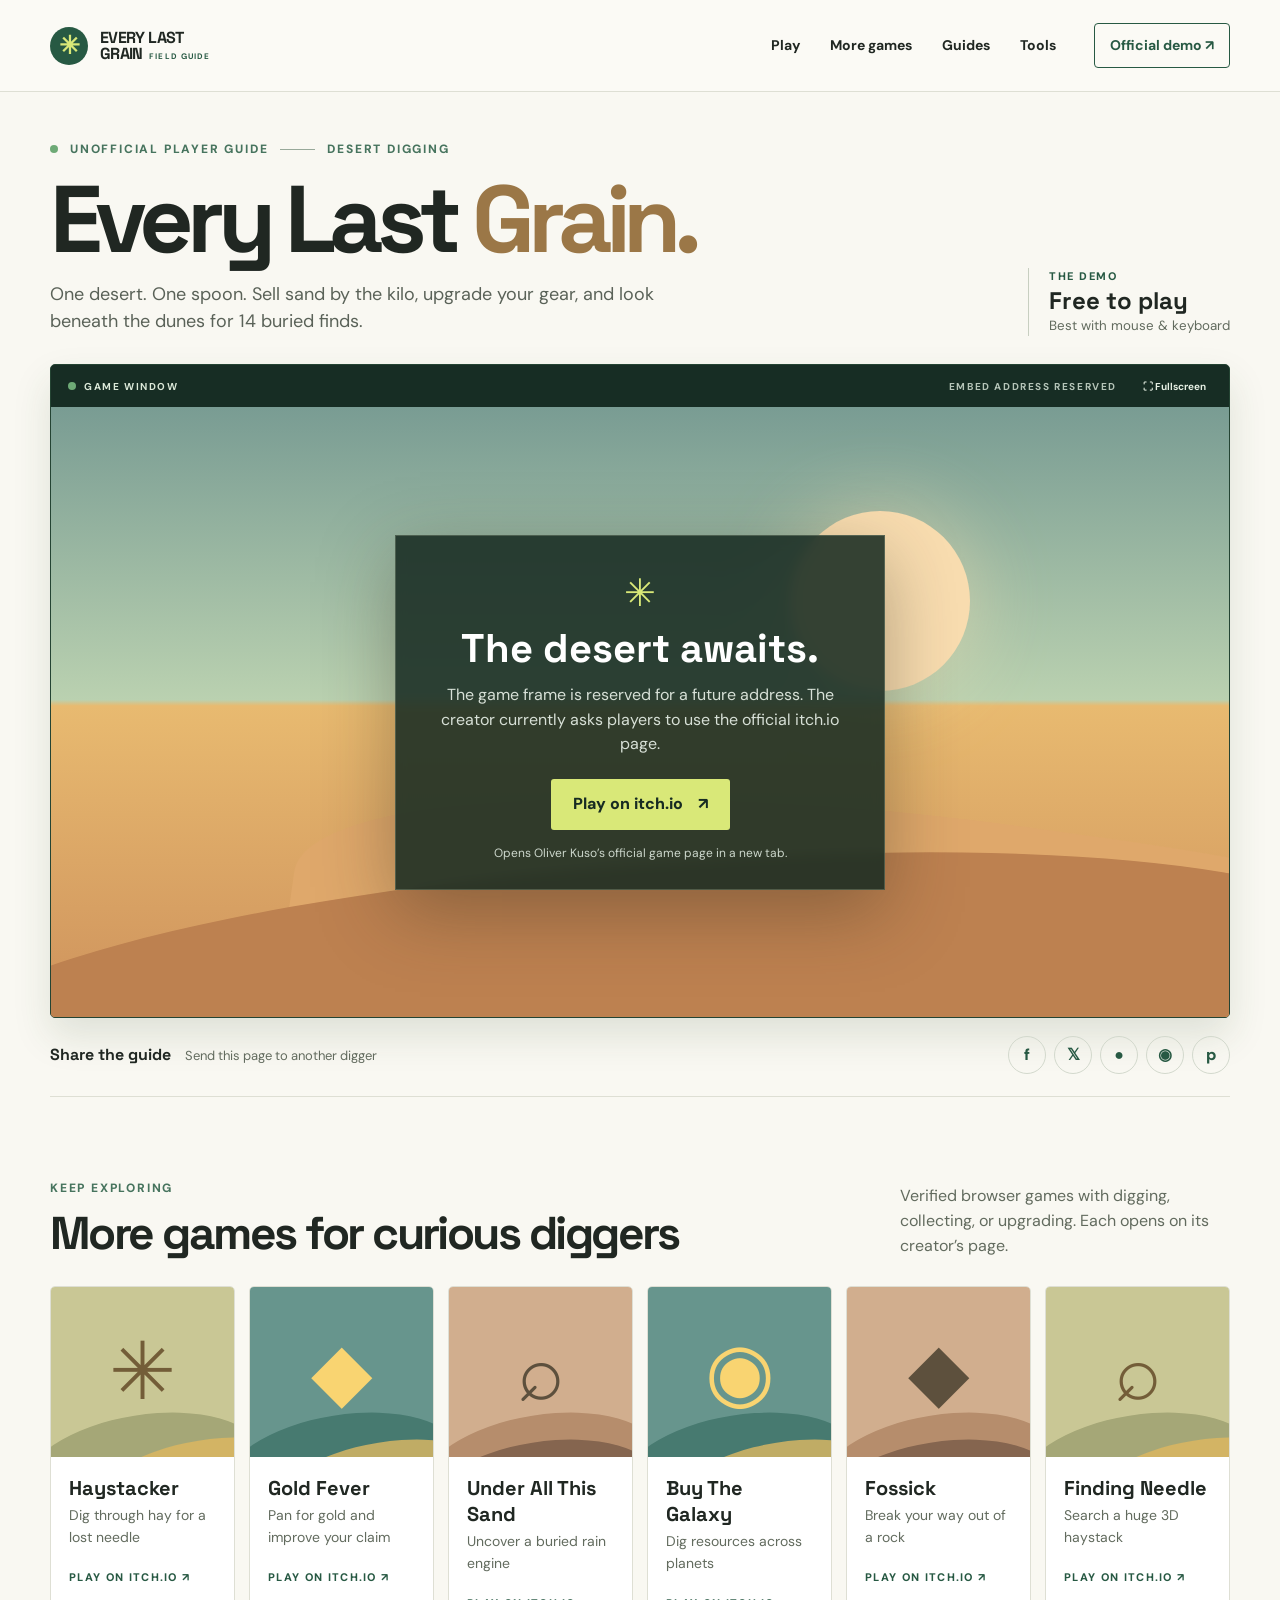
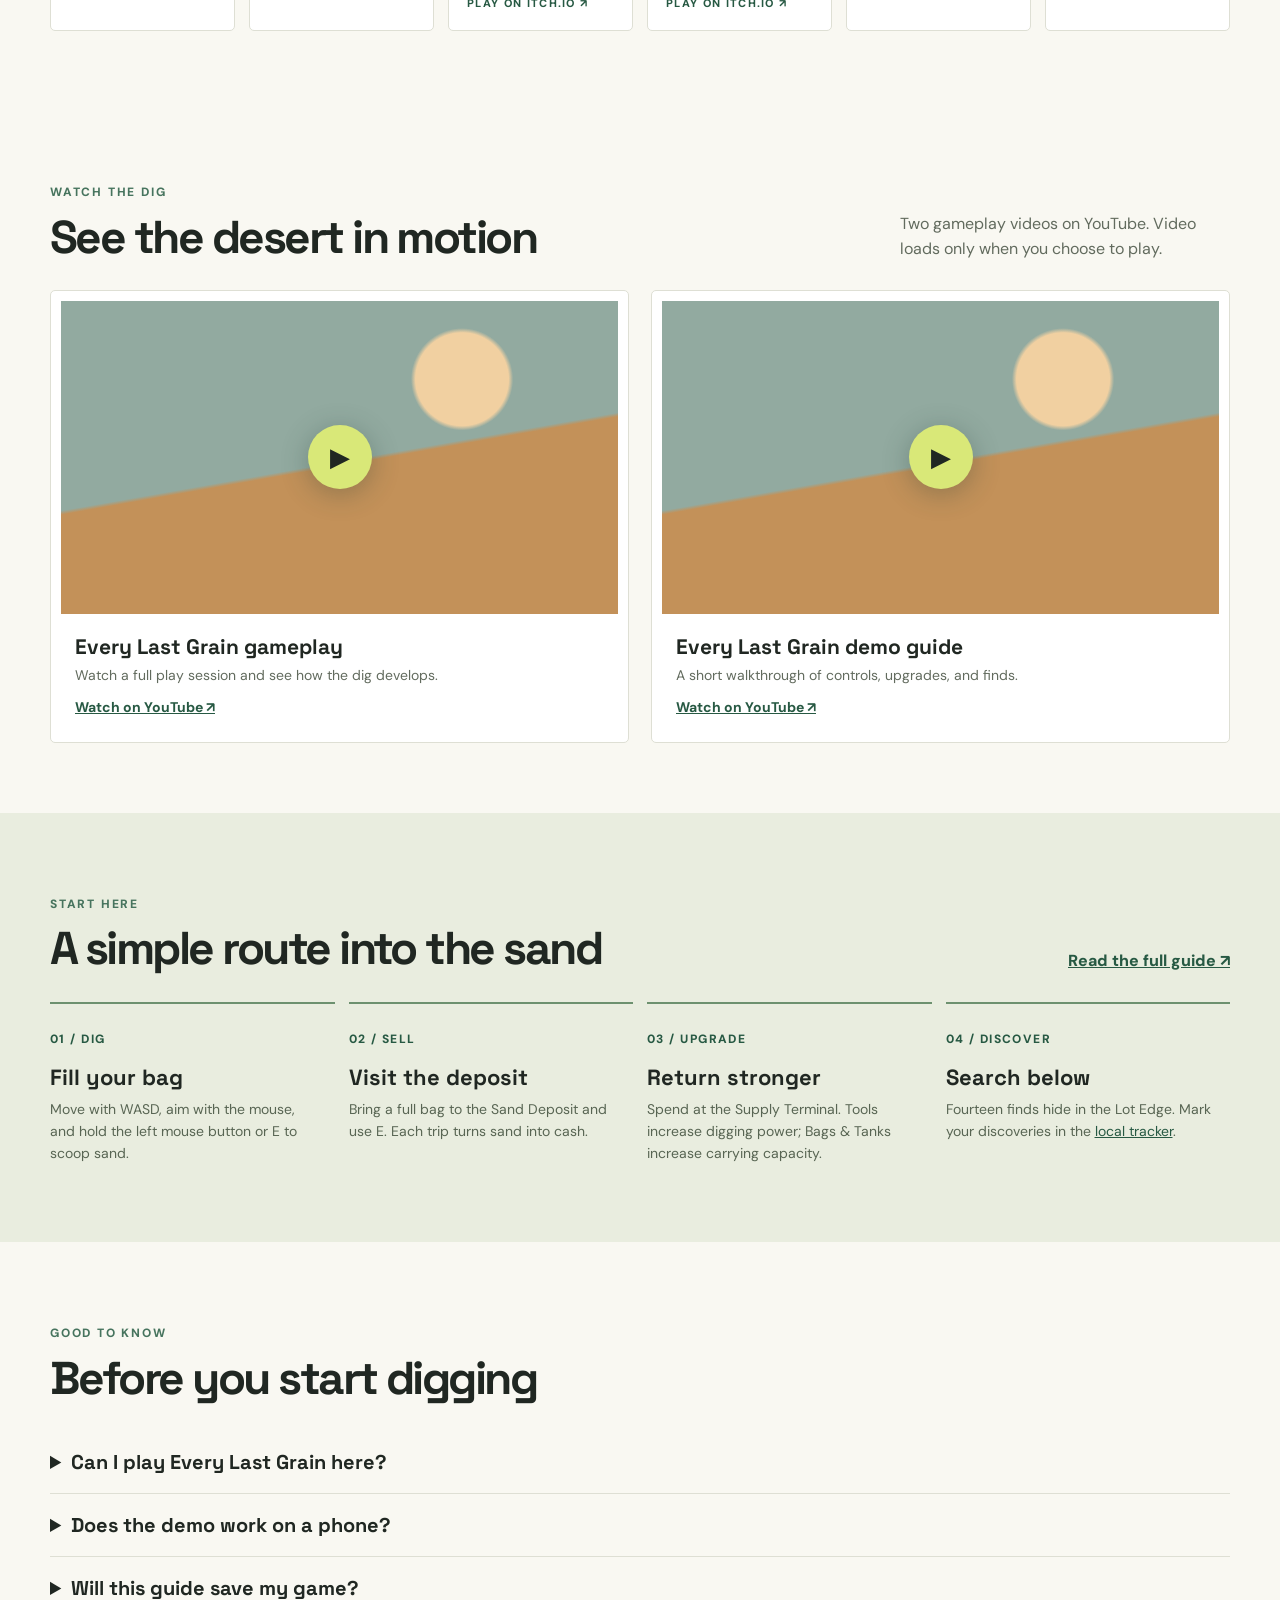
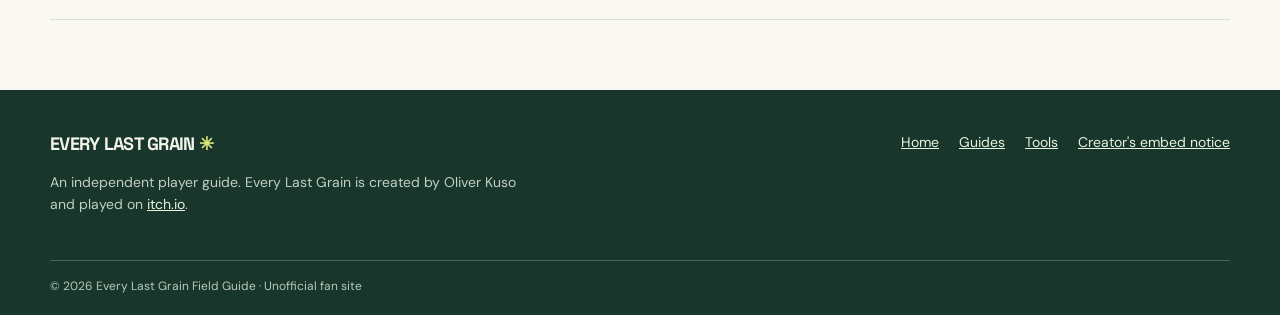
==== index.html @ 7d766bd5 "Publish Every Last Grain field guide" ====
<!doctype html>
<html lang="en"><head><meta charset="utf-8"><meta name="viewport" content="width=device-width,initial-scale=1"><title>Every Last Grain — Play Demo, Guides & Digging Tools</title><meta name="description" content="Explore Every Last Grain, open Oliver Kuso's official browser demo, track your 14 finds, and learn the dig, sell, upgrade loop."><link rel="canonical" href="https://jiangliuliuliu6-ops.github.io/everylastgrain-guide/"><meta property="og:title" content="Every Last Grain — Demo & Digging Guide"><meta property="og:description" content="A fan guide to the desert digging demo by Oliver Kuso, with a local finds tracker."><meta property="og:url" content="https://jiangliuliuliu6-ops.github.io/everylastgrain-guide/"><meta property="og:type" content="website"><link rel="icon" href="favicon.svg" type="image/svg+xml"><link rel="stylesheet" href="style.css"><script src="script.js" defer></script></head>
<body><a class="skip" href="#main">Skip to content</a><header class="site-header"><a class="brand" href="./" aria-label="Every Last Grain home"><span class="brand-mark">✳</span><span>EVERY LAST<br>GRAIN <small>FIELD GUIDE</small></span></a><nav aria-label="Main navigation"><a href="#play">Play</a><a href="#more-games">More games</a><a href="guides.html">Guides</a><a href="tools.html">Tools</a></nav><a class="header-cta" href="https://oliver-kuso.itch.io/every-last-grain" target="_blank" rel="noopener noreferrer">Official demo ↗</a></header>
<main id="main"><section id="play" class="play-section wrap"><div class="eyebrow"><span class="dot"></span> UNOFFICIAL PLAYER GUIDE <span class="eyebrow-line"></span> DESERT DIGGING</div><div class="intro"><div><h1>Every Last <em>Grain.</em></h1><p>One desert. One spoon. Sell sand by the kilo, upgrade your gear, and look beneath the dunes for 14 buried finds.</p></div><div class="intro-note"><span>THE DEMO</span><strong>Free to play</strong><small>Best with mouse & keyboard</small></div></div><div class="game-shell"><div class="game-toolbar"><span class="live-indicator"><i></i> GAME WINDOW</span><span>EMBED ADDRESS RESERVED</span><button type="button" id="fullscreen" aria-label="Fullscreen game window">⛶ <span>Fullscreen</span></button></div><div class="game-stage" id="game-stage"><div class="sun"></div><div class="dune dune-back"></div><div class="dune dune-front"></div><div class="stage-content"><span class="stage-icon" aria-hidden="true">✳</span><h2>The desert awaits.</h2><p>The game frame is reserved for a future address. The creator currently asks players to use the official itch.io page.</p><a class="primary-button" href="https://oliver-kuso.itch.io/every-last-grain" target="_blank" rel="noopener noreferrer">Play on itch.io <span aria-hidden="true">↗</span></a><small>Opens Oliver Kuso’s official game page in a new tab.</small></div></div></div><div class="share-bar"><div><strong>Share the guide</strong><span>Send this page to another digger</span></div><div class="share-links" aria-label="Share this page"><a data-share="facebook" aria-label="Share on Facebook" target="_blank" rel="noopener noreferrer">f</a><a data-share="x" aria-label="Share on X" target="_blank" rel="noopener noreferrer">𝕏</a><a data-share="reddit" aria-label="Share on Reddit" target="_blank" rel="noopener noreferrer">●</a><a data-share="whatsapp" aria-label="Share on WhatsApp" target="_blank" rel="noopener noreferrer">◉</a><a data-share="pinterest" aria-label="Share on Pinterest" target="_blank" rel="noopener noreferrer">p</a></div></div></section>
<section id="more-games" class="section wrap"><div class="section-heading"><div><span class="kicker">KEEP EXPLORING</span><h2>More games for curious diggers</h2></div><p>Verified browser games with digging, collecting, or upgrading. Each opens on its creator’s page.</p></div><div class="game-grid"><a class="game-card" href="https://zoomygames.itch.io/haystacker" target="_blank" rel="noopener noreferrer"><div class="card-art hay" role="img" aria-label="Illustration of a haystack"><span>✳</span></div><div class="card-copy"><strong>Haystacker</strong><span>Dig through hay for a lost needle</span><small>PLAY ON ITCH.IO ↗</small></div></a><a class="game-card" href="https://n3at18.itch.io/gold-fever" target="_blank" rel="noopener noreferrer"><div class="card-art gold" role="img" aria-label="Illustration of a gold pan"><span>◆</span></div><div class="card-copy"><strong>Gold Fever</strong><span>Pan for gold and improve your claim</span><small>PLAY ON ITCH.IO ↗</small></div></a><a class="game-card" href="https://frd0mf.itch.io/under-all-this-sand" target="_blank" rel="noopener noreferrer"><div class="card-art discover" role="img" aria-label="Illustration of desert sand"><span>⌕</span></div><div class="card-copy"><strong>Under All This Sand</strong><span>Uncover a buried rain engine</span><small>PLAY ON ITCH.IO ↗</small></div></a><a class="game-card" href="https://ssero.itch.io/buy-the-galaxy" target="_blank" rel="noopener noreferrer"><div class="card-art gold" role="img" aria-label="Illustration of a planet"><span>◉</span></div><div class="card-copy"><strong>Buy The Galaxy</strong><span>Dig resources across planets</span><small>PLAY ON ITCH.IO ↗</small></div></a><a class="game-card" href="https://thepaulbooth.itch.io/fossick" target="_blank" rel="noopener noreferrer"><div class="card-art discover" role="img" aria-label="Illustration of a rock layer"><span>◆</span></div><div class="card-copy"><strong>Fossick</strong><span>Break your way out of a rock</span><small>PLAY ON ITCH.IO ↗</small></div></a><a class="game-card" href="https://ssgt.itch.io/finding-needle-in-the-stack" target="_blank" rel="noopener noreferrer"><div class="card-art hay" role="img" aria-label="Illustration of a haystack"><span>⌕</span></div><div class="card-copy"><strong>Finding Needle</strong><span>Search a huge 3D haystack</span><small>PLAY ON ITCH.IO ↗</small></div></a></div></section>
<section id="videos" class="section wrap"><div class="section-heading"><div><span class="kicker">WATCH THE DIG</span><h2>See the desert in motion</h2></div><p>Two gameplay videos on YouTube. Video loads only when you choose to play.</p></div><div class="video-grid"><div class="video-card"><div class="video-frame" data-video="bQbtQBlX54Q"><button type="button" aria-label="Play Every Last Grain gameplay video"><span>▶</span></button></div><h3>Every Last Grain gameplay</h3><p>Watch a full play session and see how the dig develops.</p><a href="https://www.youtube.com/watch?v=bQbtQBlX54Q" target="_blank" rel="noopener noreferrer">Watch on YouTube ↗</a></div><div class="video-card"><div class="video-frame" data-video="QYW0VMw-Xxc"><button type="button" aria-label="Play Every Last Grain demo guide video"><span>▶</span></button></div><h3>Every Last Grain demo guide</h3><p>A short walkthrough of controls, upgrades, and finds.</p><a href="https://www.youtube.com/watch?v=QYW0VMw-Xxc" target="_blank" rel="noopener noreferrer">Watch on YouTube ↗</a></div></div></section>
<section class="section guide-band"><div class="wrap"><div class="section-heading"><div><span class="kicker">START HERE</span><h2>A simple route into the sand</h2></div><a class="text-link" href="guides.html">Read the full guide ↗</a></div><div class="steps"><article><span>01 / DIG</span><h3>Fill your bag</h3><p>Move with WASD, aim with the mouse, and hold the left mouse button or E to scoop sand.</p></article><article><span>02 / SELL</span><h3>Visit the deposit</h3><p>Bring a full bag to the Sand Deposit and use E. Each trip turns sand into cash.</p></article><article><span>03 / UPGRADE</span><h3>Return stronger</h3><p>Spend at the Supply Terminal. Tools increase digging power; Bags & Tanks increase carrying capacity.</p></article><article><span>04 / DISCOVER</span><h3>Search below</h3><p>Fourteen finds hide in the Lot Edge. Mark your discoveries in the <a href="tools.html">local tracker</a>.</p></article></div></div></section><section class="section wrap faq"><div class="section-heading"><div><span class="kicker">GOOD TO KNOW</span><h2>Before you start digging</h2></div></div><details><summary>Can I play Every Last Grain here?</summary><p>The game creator asks other sites to link to the official itch.io page instead of embedding the game. Use the Play button above to open the free demo there.</p></details><details><summary>Does the demo work on a phone?</summary><p>The official page lists keyboard and mouse input and recommends fullscreen. A desktop browser is the best choice for the current demo.</p></details><details><summary>Will this guide save my game?</summary><p>No. The game manages its own save on itch.io. The <a href="tools.html">finds tracker</a> on this site stores only the notes you enter in your own browser.</p></details></section></main><footer><div class="wrap footer-inner"><div><strong>EVERY LAST GRAIN <span>✳</span></strong><p>An independent player guide. Every Last Grain is created by Oliver Kuso and played on <a href="https://oliver-kuso.itch.io/every-last-grain">itch.io</a>.</p></div><nav aria-label="Footer navigation"><a href="./">Home</a><a href="guides.html">Guides</a><a href="tools.html">Tools</a><a href="https://oliver-kuso.itch.io/every-last-grain/devlog/1800400/update-12-the-real-one-lives-here">Creator's embed notice</a></nav></div><div class="wrap footer-bottom">© 2026 Every Last Grain Field Guide · Unofficial fan site</div></footer></body></html>
---- style.css ----
@import url('https://fonts.googleapis.com/css2?family=DM+Sans:wght@400;500;600;700;800&family=Space+Grotesk:wght@400;500;600;700&display=swap');
:root{--ink:#202722;--muted:#626b5e;--cream:#f9f8f2;--sand:#eee9d7;--line:#dedfd4;--green:#275943;--lime:#d9e878;--orange:#e8a75d}*{box-sizing:border-box}html{scroll-behavior:smooth}body{margin:0;background:var(--cream);color:var(--ink);font:16px/1.55 'DM Sans',sans-serif}button,input{font:inherit}a{color:inherit}button,a{transition:.18s ease}.skip{position:absolute;left:-10000px;top:8px;background:#fff;padding:8px;z-index:10}.skip:focus{left:8px}.wrap{width:min(1180px,calc(100% - 48px));margin-inline:auto}.site-header{height:92px;padding:0 max(24px,calc((100vw - 1180px)/2));display:flex;align-items:center;gap:38px;border-bottom:1px solid var(--line);background:#fbfaf5}.brand{display:flex;align-items:center;gap:12px;text-decoration:none;font:700 16px/1 'Space Grotesk',sans-serif;letter-spacing:-.04em;white-space:nowrap}.brand small{font:700 8px/1 'DM Sans',sans-serif;letter-spacing:.14em;color:var(--green);margin-left:3px}.brand-mark{width:38px;height:38px;display:grid;place-items:center;background:var(--green);color:var(--lime);border-radius:50%;font-size:25px}.site-header nav{display:flex;gap:30px;margin-left:auto}.site-header nav a,.header-cta{text-decoration:none;font-weight:700;font-size:14px}.site-header nav a:hover,.site-header nav a[aria-current]{color:var(--green);text-decoration:underline;text-underline-offset:7px}.header-cta{border:1px solid var(--green);border-radius:4px;padding:11px 15px;color:var(--green);white-space:nowrap}.header-cta:hover{background:var(--green);color:#fff}.play-section{padding-top:48px}.eyebrow,.kicker{font-size:12px;font-weight:800;letter-spacing:.15em;color:#47745e}.eyebrow{display:flex;align-items:center;gap:12px}.dot,.live-indicator i{display:inline-block;width:8px;height:8px;border-radius:50%;background:#6eaa76}.eyebrow-line{height:1px;width:35px;background:#98a99a}.intro{display:flex;justify-content:space-between;align-items:end;gap:30px;margin:16px 0 28px}.intro h1,.article h1{font:700 clamp(50px,7.4vw,96px)/.95 'Space Grotesk',sans-serif;letter-spacing:-.075em;margin:0 0 16px}.intro em,.article h1 em{font-style:normal;color:#9b7747}.intro p{font-size:18px;color:#5a6258;max-width:650px;margin:0}.intro-note{display:flex;flex-direction:column;border-left:1px solid #c8cfc1;padding-left:20px;min-width:160px}.intro-note span{font-size:11px;font-weight:800;letter-spacing:.14em;color:var(--green)}.intro-note strong{font:700 24px 'Space Grotesk',sans-serif}.intro-note small{color:var(--muted)}.game-shell{border:1px solid #244433;background:#172d24;box-shadow:0 18px 38px #304a2921;border-radius:5px;overflow:hidden}.game-toolbar{height:42px;display:flex;align-items:center;gap:20px;padding:0 17px;color:#b6c5b9;font:700 10px 'DM Sans',sans-serif;letter-spacing:.16em}.live-indicator{display:flex;align-items:center;gap:8px;color:#dce9d9}.game-toolbar>span:nth-child(2){margin-left:auto}.game-toolbar button{border:0;background:transparent;color:#e8f1e5;cursor:pointer}.game-toolbar button:hover{color:var(--lime)}.game-stage{height:clamp(390px,51vw,610px);position:relative;overflow:hidden;background:linear-gradient(#799c93 0%,#bad1b0 48%,#e8ba70 49%,#ce925c 100%);display:grid;place-items:center}.sun{position:absolute;width:180px;height:180px;border-radius:50%;background:#f9ddb0;top:17%;right:22%;box-shadow:0 0 80px #ffe4b17a}.dune{position:absolute;width:125%;height:48%;left:-12%;bottom:-23%;border-radius:50% 45% 0 0;transform:rotate(-4deg)}.dune-back{background:#dfa86b;bottom:-17%;left:20%;transform:rotate(8deg)}.dune-front{background:#bd8150}.stage-content{position:relative;z-index:1;text-align:center;color:#fff;background:#172b22df;border:1px solid #c8d4b33d;backdrop-filter:blur(6px);padding:28px 38px 26px;width:min(490px,calc(100% - 32px));box-shadow:0 22px 70px #31291c5c}.stage-icon{font-size:38px;color:var(--lime)}.stage-content h2{font:700 clamp(27px,4vw,40px)/1.1 'Space Grotesk',sans-serif;margin:4px 0 12px}.stage-content p{color:#d7e0d7;margin:0 0 22px}.primary-button{display:inline-flex;align-items:center;gap:15px;background:var(--lime);color:#172b22;text-decoration:none;padding:13px 22px;border-radius:3px;font-weight:800}.primary-button:hover{background:#edf4ae;transform:translateY(-2px)}.stage-content small{display:block;color:#ccd7cc;margin-top:14px;font-size:12px}.share-bar{display:flex;align-items:center;justify-content:space-between;padding:18px 0 22px;border-bottom:1px solid var(--line);gap:20px}.share-bar>div:first-child{display:flex;gap:14px;align-items:baseline}.share-bar strong{font:700 16px 'Space Grotesk',sans-serif}.share-bar span{color:var(--muted);font-size:13px}.share-links{display:flex;gap:8px}.share-links a{width:38px;height:38px;display:grid;place-items:center;border:1px solid #d3d9cd;border-radius:50%;color:var(--green);font-weight:800;text-decoration:none;cursor:pointer}.share-links a:hover{background:var(--green);color:#fff}.section{padding-top:78px;padding-bottom:70px}.section-heading{display:flex;justify-content:space-between;align-items:end;gap:30px;margin-bottom:28px}.section-heading h2{font:700 clamp(30px,4vw,46px)/1.07 'Space Grotesk',sans-serif;letter-spacing:-.055em;margin:9px 0 0}.section-heading p{max-width:330px;color:var(--muted);margin:0}.game-grid{display:grid;grid-template-columns:repeat(6,1fr);gap:14px}.game-card{grid-column:span 1;border:1px solid var(--line);background:#fff;text-decoration:none;overflow:hidden;border-radius:5px}.game-card:hover{transform:translateY(-4px);box-shadow:0 10px 28px #2f39231c}.card-art{height:170px;display:grid;place-items:center;overflow:hidden;position:relative}.card-art:before,.card-art:after{content:"";position:absolute;width:130%;height:65%;border-radius:50%;left:-15%;bottom:-40%;transform:rotate(-9deg)}.card-art span{position:relative;z-index:1;font-size:80px;line-height:1}.hay{background:#c9c795;color:#735d38}.hay:before{background:#a5a777}.hay:after{background:#d3b464;bottom:-55%;left:20%}.gold{background:#67958d;color:#f9d471}.gold:before{background:#477a70}.gold:after{background:#c0ac65;bottom:-56%;left:10%}.discover{background:#d1ae8e;color:#5d503d}.discover:before{background:#b68d6c}.discover:after{background:#85654f;bottom:-56%}.card-copy{padding:18px}.card-copy strong{display:block;font:700 20px 'Space Grotesk',sans-serif}.card-copy span{display:block;color:var(--muted);font-size:14px;margin-top:4px}.card-copy small{display:block;color:var(--green);font-size:11px;font-weight:800;letter-spacing:.12em;margin-top:20px}.video-grid{display:grid;grid-template-columns:repeat(2,1fr);gap:22px}.video-card{border:1px solid var(--line);padding:10px 10px 22px;background:#fff;border-radius:5px}.video-frame{aspect-ratio:16/9;background:radial-gradient(circle at 72% 25%,#f1d0a1 0 10%,transparent 11%),linear-gradient(170deg,#92aaa0 0 51%,#c39159 52% 100%);display:grid;place-items:center}.video-frame button{border:0;width:64px;height:64px;border-radius:50%;background:var(--lime);color:var(--ink);font-size:26px;cursor:pointer;box-shadow:0 5px 28px #283e3555}.video-frame button:hover{transform:scale(1.08)}.video-frame iframe{width:100%;height:100%;border:0}.video-card h3{font:700 21px 'Space Grotesk',sans-serif;margin:19px 14px 5px}.video-card p,.video-card>a{margin:0 14px;color:var(--muted);font-size:14px}.video-card>a{display:inline-block;margin-top:10px;color:var(--green);font-weight:700}.guide-band{background:#e9eddf}.text-link{font-weight:800;color:var(--green)}.steps{display:grid;grid-template-columns:repeat(4,1fr);gap:14px}.steps article{border-top:2px solid #6d916f;padding:22px 16px 8px 0}.steps span{font-size:12px;color:var(--green);font-weight:800;letter-spacing:.12em}.steps h3{font:700 22px 'Space Grotesk',sans-serif;margin:13px 0 8px}.steps p{margin:0;color:#586553;font-size:14px}.steps a{color:var(--green)}.faq details{padding:18px 0;border-bottom:1px solid var(--line)}.faq summary{cursor:pointer;font:700 20px 'Space Grotesk',sans-serif}.faq details p{color:var(--muted);max-width:720px}footer{background:#18362b;color:#f4f5ea;padding:42px 0 20px}.footer-inner{display:flex;justify-content:space-between;gap:40px}.footer-inner strong{font:700 18px 'Space Grotesk',sans-serif;letter-spacing:-.04em}.footer-inner strong span{color:var(--lime)}.footer-inner p{color:#c1d0c0;max-width:470px;font-size:14px}.footer-inner nav{display:flex;gap:20px;flex-wrap:wrap;align-content:start}.footer-inner a{color:#e7f3df;font-size:14px}.footer-bottom{border-top:1px solid #496455;margin-top:30px;padding-top:16px;font-size:12px;color:#b9c9ba}.article{padding-top:64px;padding-bottom:100px}.article h1{font-size:clamp(47px,6vw,76px);max-width:850px;margin-top:15px}.lead{font-size:20px;color:var(--muted);max-width:720px}.article-grid{display:grid;grid-template-columns:minmax(0,710px) 280px;gap:90px;margin-top:65px}.article section{margin-bottom:48px}.article h2{font:700 32px 'Space Grotesk',sans-serif;letter-spacing:-.04em;margin:0 0 13px}.article p,.article li{color:#505a50}.article li{margin-bottom:11px}.article a{color:var(--green)}.article aside{border-top:2px solid var(--green);padding-top:15px;align-self:start;position:sticky;top:20px;display:flex;flex-direction:column;gap:12px}.article aside strong{font-size:12px;color:var(--green);letter-spacing:.13em}.article aside a{text-decoration:none;font-weight:700}.article aside hr{width:100%;border:0;border-top:1px solid var(--line)}.source-note{font-size:13px;border-top:1px solid var(--line);padding-top:16px}.tracker-head{display:flex;align-items:center;gap:30px;margin:50px 0 22px}.tracker-head>div:first-child{min-width:220px}.tracker-head strong{display:block;font:700 30px 'Space Grotesk',sans-serif}.progress{height:12px;flex:1;background:#dbe3d4;border-radius:10px;overflow:hidden}.progress span{display:block;width:0;height:100%;background:var(--green);transition:width .2s}.finds-list{display:grid;grid-template-columns:repeat(2,1fr);gap:10px}.find-row{display:flex;align-items:center;gap:12px;border:1px solid var(--line);background:#fff;padding:13px 15px;border-radius:4px}.find-row input[type=checkbox]{width:19px;height:19px;accent-color:var(--green);flex:none}.find-row label{font-weight:700;min-width:66px;font-size:14px}.find-row input[type=text]{min-width:0;flex:1;border:0;border-bottom:1px solid #dce2d8;border-radius:0;outline:0;padding:6px 2px;background:transparent;font-size:14px}.find-row input[type=text]:focus{border-color:var(--green)}.tool-foot{display:flex;align-items:center;justify-content:space-between;gap:20px;margin-top:22px}.tool-foot p{font-size:13px;max-width:620px}.tool-foot button{background:none;border:1px solid var(--green);padding:10px 14px;border-radius:3px;color:var(--green);font-weight:700;cursor:pointer;white-space:nowrap}.tool-foot button:hover{background:var(--green);color:#fff}.tool-guide{margin-top:80px;max-width:740px}@media(max-width:800px){.site-header{height:auto;padding:15px 24px;flex-wrap:wrap;gap:12px}.site-header nav{order:3;width:100%;justify-content:space-between;gap:8px;margin:0;overflow:auto}.site-header nav a{white-space:nowrap;font-size:13px}.header-cta{margin-left:auto;font-size:12px;padding:8px}.intro-note{display:none}.game-grid{grid-template-columns:repeat(3,1fr)}.game-card{grid-column:span 1}.steps{grid-template-columns:repeat(2,1fr)}.article-grid{grid-template-columns:1fr;gap:20px}.article aside{position:static;grid-row:1}.article aside a{display:inline}.article aside hr{display:none}}@media(max-width:600px){.wrap{width:calc(100% - 32px)}.play-section{padding-top:30px}.intro h1{font-size:52px}.intro p{font-size:16px}.game-toolbar>span:nth-child(2){font-size:8px}.game-toolbar button span{display:none}.game-stage{height:420px}.stage-content{padding:22px 18px}.share-bar{align-items:flex-start;flex-direction:column}.share-bar>div:first-child{flex-direction:column;gap:0}.share-links{width:100%;justify-content:space-between}.share-links a{width:42px;height:42px}.section{padding-top:58px;padding-bottom:50px}.section-heading{display:block}.section-heading p{margin-top:12px}.game-grid{grid-template-columns:repeat(2,1fr)}.card-art{height:115px}.card-art span{font-size:56px}.card-copy{padding:12px}.card-copy strong{font-size:16px}.card-copy span{font-size:12px}.video-grid,.finds-list{grid-template-columns:1fr}.steps{grid-template-columns:1fr 1fr}.footer-inner,.tool-foot{flex-direction:column;align-items:flex-start}.article{padding-top:40px}.article h1{font-size:46px}.lead{font-size:17px}.tracker-head{display:block}.progress{margin-top:12px}.find-row label{min-width:60px}}
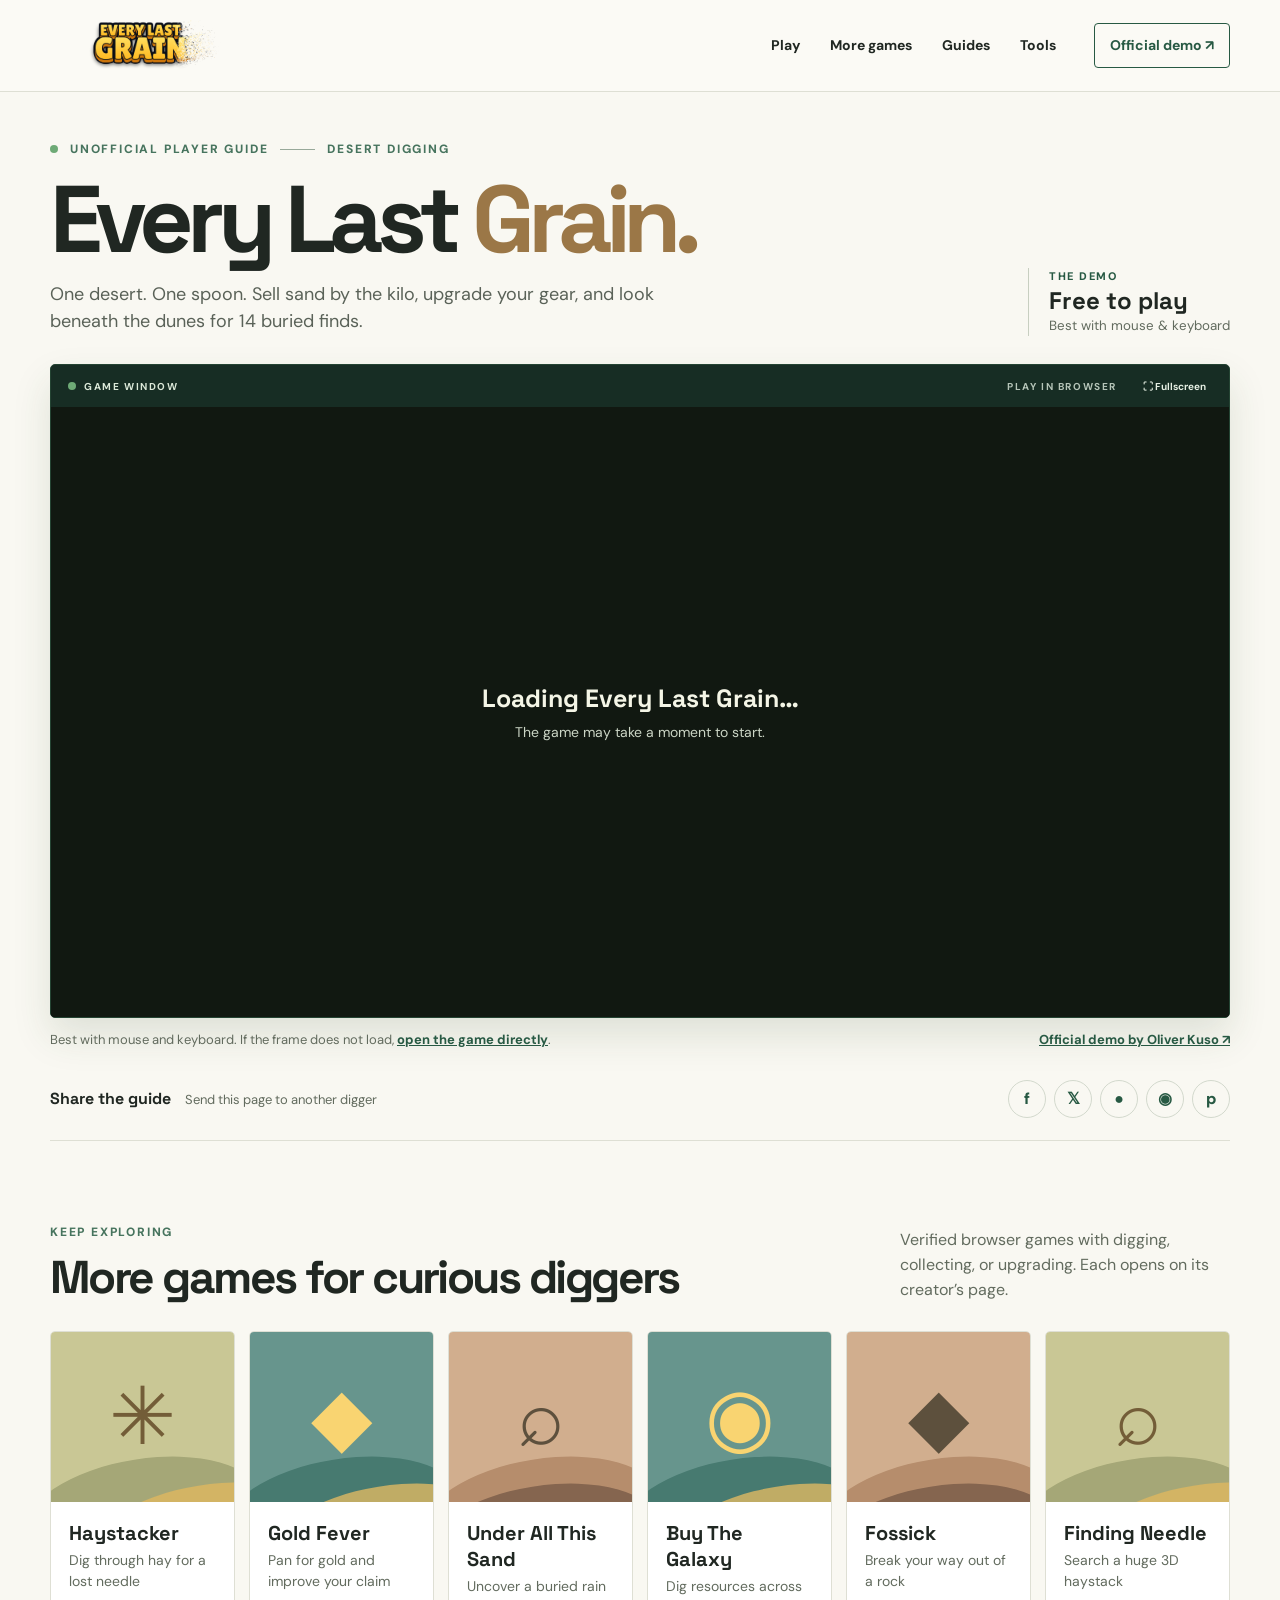
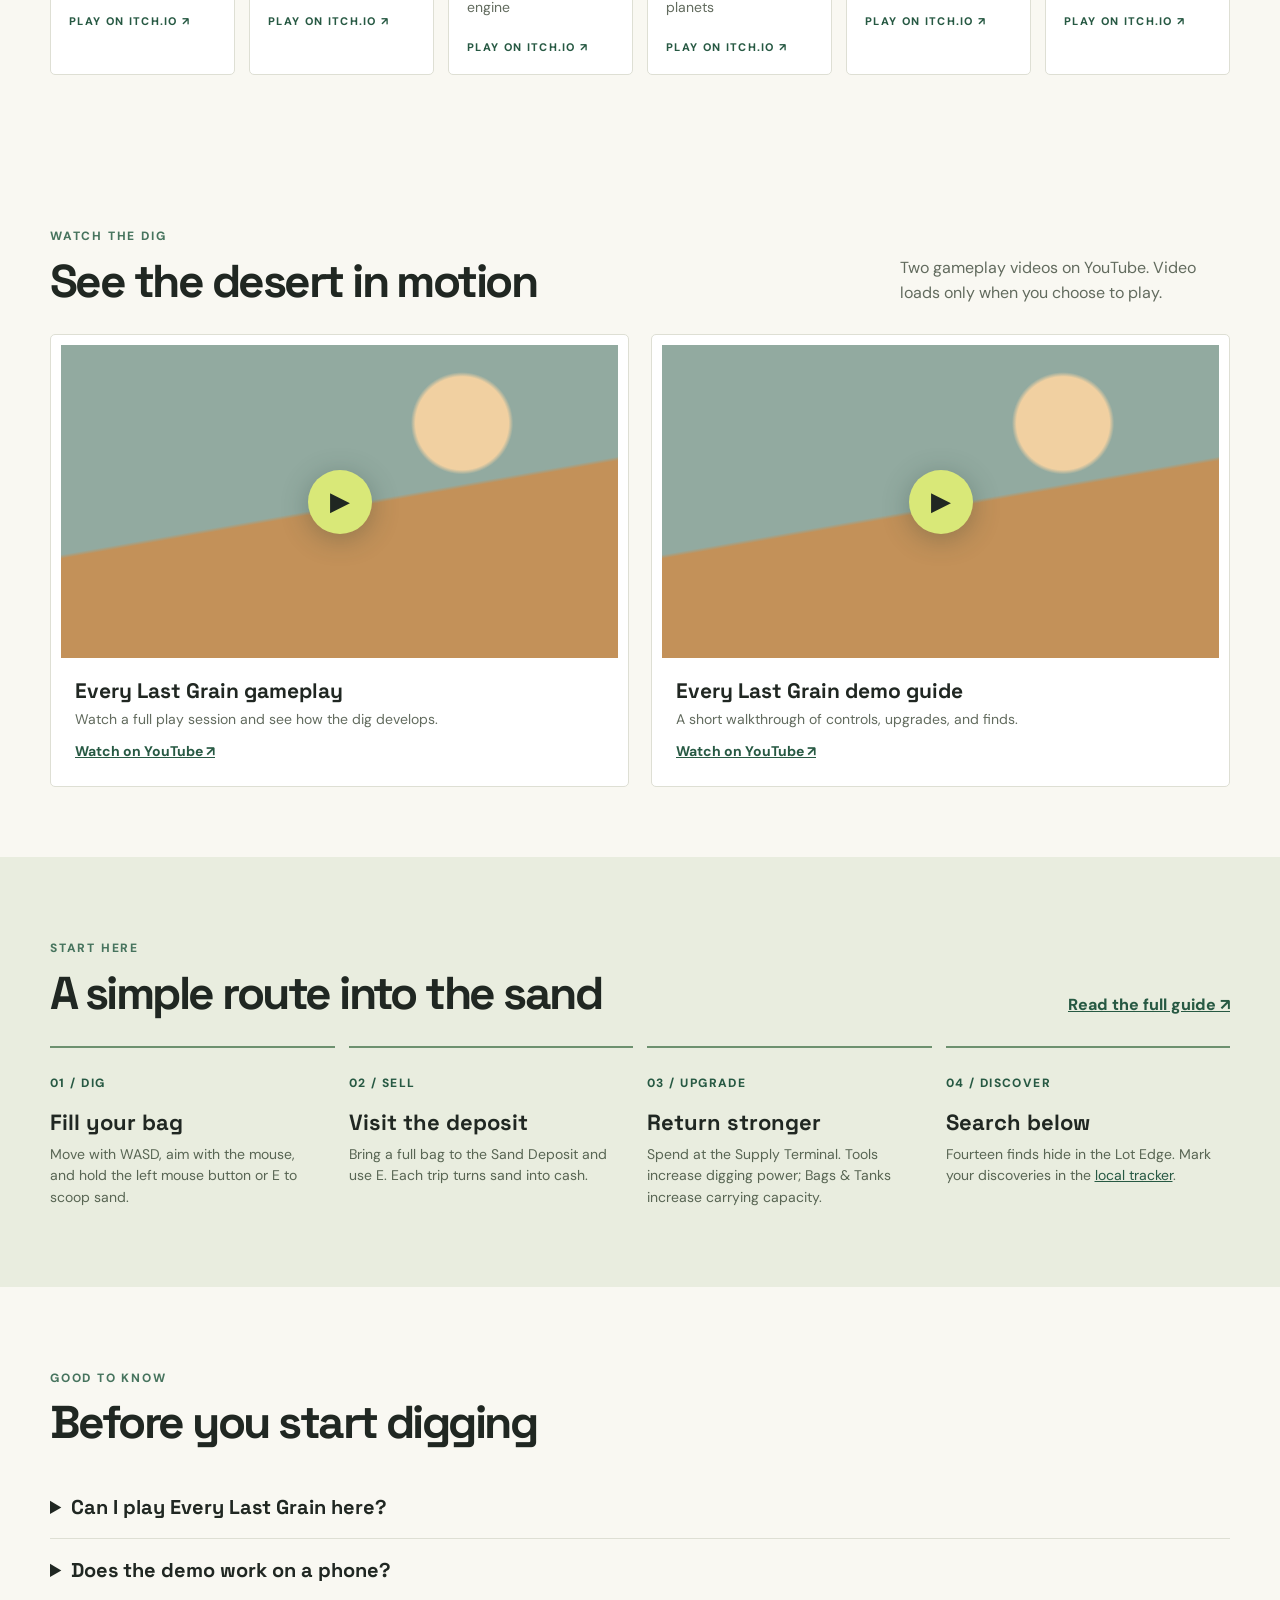
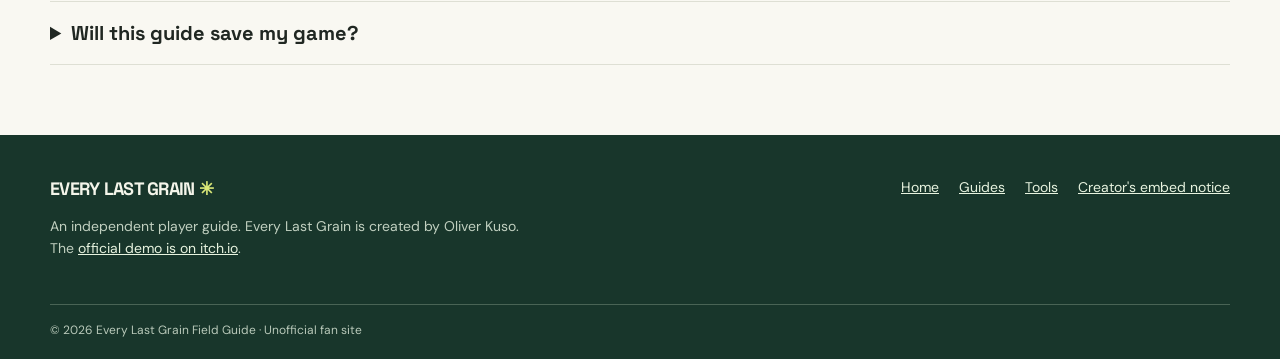
==== commit 443230c6: "Embed game and use original branding" ====
--- a/index.html
+++ b/index.html
@@ -1,7 +1,7 @@
 <!doctype html>
-<html lang="en"><head><meta charset="utf-8"><meta name="viewport" content="width=device-width,initial-scale=1"><title>Every Last Grain — Play Demo, Guides & Digging Tools</title><meta name="description" content="Explore Every Last Grain, open Oliver Kuso's official browser demo, track your 14 finds, and learn the dig, sell, upgrade loop."><link rel="canonical" href="https://jiangliuliuliu6-ops.github.io/everylastgrain-guide/"><meta property="og:title" content="Every Last Grain — Demo & Digging Guide"><meta property="og:description" content="A fan guide to the desert digging demo by Oliver Kuso, with a local finds tracker."><meta property="og:url" content="https://jiangliuliuliu6-ops.github.io/everylastgrain-guide/"><meta property="og:type" content="website"><link rel="icon" href="favicon.svg" type="image/svg+xml"><link rel="stylesheet" href="style.css"><script src="script.js" defer></script></head>
-<body><a class="skip" href="#main">Skip to content</a><header class="site-header"><a class="brand" href="./" aria-label="Every Last Grain home"><span class="brand-mark">✳</span><span>EVERY LAST<br>GRAIN <small>FIELD GUIDE</small></span></a><nav aria-label="Main navigation"><a href="#play">Play</a><a href="#more-games">More games</a><a href="guides.html">Guides</a><a href="tools.html">Tools</a></nav><a class="header-cta" href="https://oliver-kuso.itch.io/every-last-grain" target="_blank" rel="noopener noreferrer">Official demo ↗</a></header>
-<main id="main"><section id="play" class="play-section wrap"><div class="eyebrow"><span class="dot"></span> UNOFFICIAL PLAYER GUIDE <span class="eyebrow-line"></span> DESERT DIGGING</div><div class="intro"><div><h1>Every Last <em>Grain.</em></h1><p>One desert. One spoon. Sell sand by the kilo, upgrade your gear, and look beneath the dunes for 14 buried finds.</p></div><div class="intro-note"><span>THE DEMO</span><strong>Free to play</strong><small>Best with mouse & keyboard</small></div></div><div class="game-shell"><div class="game-toolbar"><span class="live-indicator"><i></i> GAME WINDOW</span><span>EMBED ADDRESS RESERVED</span><button type="button" id="fullscreen" aria-label="Fullscreen game window">⛶ <span>Fullscreen</span></button></div><div class="game-stage" id="game-stage"><div class="sun"></div><div class="dune dune-back"></div><div class="dune dune-front"></div><div class="stage-content"><span class="stage-icon" aria-hidden="true">✳</span><h2>The desert awaits.</h2><p>The game frame is reserved for a future address. The creator currently asks players to use the official itch.io page.</p><a class="primary-button" href="https://oliver-kuso.itch.io/every-last-grain" target="_blank" rel="noopener noreferrer">Play on itch.io <span aria-hidden="true">↗</span></a><small>Opens Oliver Kuso’s official game page in a new tab.</small></div></div></div><div class="share-bar"><div><strong>Share the guide</strong><span>Send this page to another digger</span></div><div class="share-links" aria-label="Share this page"><a data-share="facebook" aria-label="Share on Facebook" target="_blank" rel="noopener noreferrer">f</a><a data-share="x" aria-label="Share on X" target="_blank" rel="noopener noreferrer">𝕏</a><a data-share="reddit" aria-label="Share on Reddit" target="_blank" rel="noopener noreferrer">●</a><a data-share="whatsapp" aria-label="Share on WhatsApp" target="_blank" rel="noopener noreferrer">◉</a><a data-share="pinterest" aria-label="Share on Pinterest" target="_blank" rel="noopener noreferrer">p</a></div></div></section>
+<html lang="en"><head><meta charset="utf-8"><meta name="viewport" content="width=device-width,initial-scale=1"><title>Every Last Grain — Play Online & Digging Guide</title><meta name="description" content="Play Every Last Grain in the browser, track your 14 finds, and learn the dig, sell, upgrade loop. Official demo link included."><link rel="canonical" href="https://jiangliuliuliu6-ops.github.io/everylastgrain-guide/"><meta property="og:title" content="Every Last Grain — Demo & Digging Guide"><meta property="og:description" content="A fan guide to the desert digging demo by Oliver Kuso, with a local finds tracker."><meta property="og:url" content="https://jiangliuliuliu6-ops.github.io/everylastgrain-guide/"><meta property="og:type" content="website"><link rel="icon" href="favicon.ico" sizes="any"><link rel="stylesheet" href="style.css"><script src="script.js" defer></script></head>
+<body><a class="skip" href="#main">Skip to content</a><header class="site-header"><a class="brand" href="./" aria-label="Every Last Grain home"><img class="brand-logo" src="logo.png" width="900" height="257" alt="Every Last Grain"></a><nav aria-label="Main navigation"><a href="#play">Play</a><a href="#more-games">More games</a><a href="guides.html">Guides</a><a href="tools.html">Tools</a></nav><a class="header-cta" href="https://oliver-kuso.itch.io/every-last-grain" target="_blank" rel="noopener noreferrer">Official demo ↗</a></header>
+<main id="main"><section id="play" class="play-section wrap"><div class="eyebrow"><span class="dot"></span> UNOFFICIAL PLAYER GUIDE <span class="eyebrow-line"></span> DESERT DIGGING</div><div class="intro"><div><h1>Every Last <em>Grain.</em></h1><p>One desert. One spoon. Sell sand by the kilo, upgrade your gear, and look beneath the dunes for 14 buried finds.</p></div><div class="intro-note"><span>THE DEMO</span><strong>Free to play</strong><small>Best with mouse & keyboard</small></div></div><div class="game-shell"><div class="game-toolbar"><span class="live-indicator"><i></i> GAME WINDOW</span><span>PLAY IN BROWSER</span><button type="button" id="fullscreen" aria-label="Fullscreen game window">⛶ <span>Fullscreen</span></button></div><div class="game-stage" id="game-stage"><div class="game-loading" id="game-loading" role="status"><strong>Loading Every Last Grain…</strong><span>The game may take a moment to start.</span></div><iframe id="game-frame" src="https://s.kingdomofmarionettes.net/everylastgrain/index.html" title="Every Last Grain browser game" allow="autoplay; fullscreen; gamepad" allowfullscreen referrerpolicy="strict-origin-when-cross-origin"></iframe></div></div><div class="game-footnote"><span>Best with mouse and keyboard. If the frame does not load, <a href="https://s.kingdomofmarionettes.net/everylastgrain/index.html" target="_blank" rel="noopener noreferrer">open the game directly</a>.</span><a href="https://oliver-kuso.itch.io/every-last-grain" target="_blank" rel="noopener noreferrer">Official demo by Oliver Kuso ↗</a></div><div class="share-bar"><div><strong>Share the guide</strong><span>Send this page to another digger</span></div><div class="share-links" aria-label="Share this page"><a data-share="facebook" aria-label="Share on Facebook" target="_blank" rel="noopener noreferrer">f</a><a data-share="x" aria-label="Share on X" target="_blank" rel="noopener noreferrer">𝕏</a><a data-share="reddit" aria-label="Share on Reddit" target="_blank" rel="noopener noreferrer">●</a><a data-share="whatsapp" aria-label="Share on WhatsApp" target="_blank" rel="noopener noreferrer">◉</a><a data-share="pinterest" aria-label="Share on Pinterest" target="_blank" rel="noopener noreferrer">p</a></div></div></section>
 <section id="more-games" class="section wrap"><div class="section-heading"><div><span class="kicker">KEEP EXPLORING</span><h2>More games for curious diggers</h2></div><p>Verified browser games with digging, collecting, or upgrading. Each opens on its creator’s page.</p></div><div class="game-grid"><a class="game-card" href="https://zoomygames.itch.io/haystacker" target="_blank" rel="noopener noreferrer"><div class="card-art hay" role="img" aria-label="Illustration of a haystack"><span>✳</span></div><div class="card-copy"><strong>Haystacker</strong><span>Dig through hay for a lost needle</span><small>PLAY ON ITCH.IO ↗</small></div></a><a class="game-card" href="https://n3at18.itch.io/gold-fever" target="_blank" rel="noopener noreferrer"><div class="card-art gold" role="img" aria-label="Illustration of a gold pan"><span>◆</span></div><div class="card-copy"><strong>Gold Fever</strong><span>Pan for gold and improve your claim</span><small>PLAY ON ITCH.IO ↗</small></div></a><a class="game-card" href="https://frd0mf.itch.io/under-all-this-sand" target="_blank" rel="noopener noreferrer"><div class="card-art discover" role="img" aria-label="Illustration of desert sand"><span>⌕</span></div><div class="card-copy"><strong>Under All This Sand</strong><span>Uncover a buried rain engine</span><small>PLAY ON ITCH.IO ↗</small></div></a><a class="game-card" href="https://ssero.itch.io/buy-the-galaxy" target="_blank" rel="noopener noreferrer"><div class="card-art gold" role="img" aria-label="Illustration of a planet"><span>◉</span></div><div class="card-copy"><strong>Buy The Galaxy</strong><span>Dig resources across planets</span><small>PLAY ON ITCH.IO ↗</small></div></a><a class="game-card" href="https://thepaulbooth.itch.io/fossick" target="_blank" rel="noopener noreferrer"><div class="card-art discover" role="img" aria-label="Illustration of a rock layer"><span>◆</span></div><div class="card-copy"><strong>Fossick</strong><span>Break your way out of a rock</span><small>PLAY ON ITCH.IO ↗</small></div></a><a class="game-card" href="https://ssgt.itch.io/finding-needle-in-the-stack" target="_blank" rel="noopener noreferrer"><div class="card-art hay" role="img" aria-label="Illustration of a haystack"><span>⌕</span></div><div class="card-copy"><strong>Finding Needle</strong><span>Search a huge 3D haystack</span><small>PLAY ON ITCH.IO ↗</small></div></a></div></section>
 <section id="videos" class="section wrap"><div class="section-heading"><div><span class="kicker">WATCH THE DIG</span><h2>See the desert in motion</h2></div><p>Two gameplay videos on YouTube. Video loads only when you choose to play.</p></div><div class="video-grid"><div class="video-card"><div class="video-frame" data-video="bQbtQBlX54Q"><button type="button" aria-label="Play Every Last Grain gameplay video"><span>▶</span></button></div><h3>Every Last Grain gameplay</h3><p>Watch a full play session and see how the dig develops.</p><a href="https://www.youtube.com/watch?v=bQbtQBlX54Q" target="_blank" rel="noopener noreferrer">Watch on YouTube ↗</a></div><div class="video-card"><div class="video-frame" data-video="QYW0VMw-Xxc"><button type="button" aria-label="Play Every Last Grain demo guide video"><span>▶</span></button></div><h3>Every Last Grain demo guide</h3><p>A short walkthrough of controls, upgrades, and finds.</p><a href="https://www.youtube.com/watch?v=QYW0VMw-Xxc" target="_blank" rel="noopener noreferrer">Watch on YouTube ↗</a></div></div></section>
-<section class="section guide-band"><div class="wrap"><div class="section-heading"><div><span class="kicker">START HERE</span><h2>A simple route into the sand</h2></div><a class="text-link" href="guides.html">Read the full guide ↗</a></div><div class="steps"><article><span>01 / DIG</span><h3>Fill your bag</h3><p>Move with WASD, aim with the mouse, and hold the left mouse button or E to scoop sand.</p></article><article><span>02 / SELL</span><h3>Visit the deposit</h3><p>Bring a full bag to the Sand Deposit and use E. Each trip turns sand into cash.</p></article><article><span>03 / UPGRADE</span><h3>Return stronger</h3><p>Spend at the Supply Terminal. Tools increase digging power; Bags & Tanks increase carrying capacity.</p></article><article><span>04 / DISCOVER</span><h3>Search below</h3><p>Fourteen finds hide in the Lot Edge. Mark your discoveries in the <a href="tools.html">local tracker</a>.</p></article></div></div></section><section class="section wrap faq"><div class="section-heading"><div><span class="kicker">GOOD TO KNOW</span><h2>Before you start digging</h2></div></div><details><summary>Can I play Every Last Grain here?</summary><p>The game creator asks other sites to link to the official itch.io page instead of embedding the game. Use the Play button above to open the free demo there.</p></details><details><summary>Does the demo work on a phone?</summary><p>The official page lists keyboard and mouse input and recommends fullscreen. A desktop browser is the best choice for the current demo.</p></details><details><summary>Will this guide save my game?</summary><p>No. The game manages its own save on itch.io. The <a href="tools.html">finds tracker</a> on this site stores only the notes you enter in your own browser.</p></details></section></main><footer><div class="wrap footer-inner"><div><strong>EVERY LAST GRAIN <span>✳</span></strong><p>An independent player guide. Every Last Grain is created by Oliver Kuso and played on <a href="https://oliver-kuso.itch.io/every-last-grain">itch.io</a>.</p></div><nav aria-label="Footer navigation"><a href="./">Home</a><a href="guides.html">Guides</a><a href="tools.html">Tools</a><a href="https://oliver-kuso.itch.io/every-last-grain/devlog/1800400/update-12-the-real-one-lives-here">Creator's embed notice</a></nav></div><div class="wrap footer-bottom">© 2026 Every Last Grain Field Guide · Unofficial fan site</div></footer></body></html>
+<section class="section guide-band"><div class="wrap"><div class="section-heading"><div><span class="kicker">START HERE</span><h2>A simple route into the sand</h2></div><a class="text-link" href="guides.html">Read the full guide ↗</a></div><div class="steps"><article><span>01 / DIG</span><h3>Fill your bag</h3><p>Move with WASD, aim with the mouse, and hold the left mouse button or E to scoop sand.</p></article><article><span>02 / SELL</span><h3>Visit the deposit</h3><p>Bring a full bag to the Sand Deposit and use E. Each trip turns sand into cash.</p></article><article><span>03 / UPGRADE</span><h3>Return stronger</h3><p>Spend at the Supply Terminal. Tools increase digging power; Bags & Tanks increase carrying capacity.</p></article><article><span>04 / DISCOVER</span><h3>Search below</h3><p>Fourteen finds hide in the Lot Edge. Mark your discoveries in the <a href="tools.html">local tracker</a>.</p></article></div></div></section><section class="section wrap faq"><div class="section-heading"><div><span class="kicker">GOOD TO KNOW</span><h2>Before you start digging</h2></div></div><details><summary>Can I play Every Last Grain here?</summary><p>The game window above uses the provided external game host. Oliver Kuso’s official demo is on itch.io; he asks other sites to link there. If this frame does not work, use the official demo link.</p></details><details><summary>Does the demo work on a phone?</summary><p>The official page lists keyboard and mouse input and recommends fullscreen. A desktop browser is the best choice for the current demo.</p></details><details><summary>Will this guide save my game?</summary><p>No. The game manages its own save on itch.io. The <a href="tools.html">finds tracker</a> on this site stores only the notes you enter in your own browser.</p></details></section></main><footer><div class="wrap footer-inner"><div><strong>EVERY LAST GRAIN <span>✳</span></strong><p>An independent player guide. Every Last Grain is created by Oliver Kuso. The <a href="https://oliver-kuso.itch.io/every-last-grain">official demo is on itch.io</a>.</p></div><nav aria-label="Footer navigation"><a href="./">Home</a><a href="guides.html">Guides</a><a href="tools.html">Tools</a><a href="https://oliver-kuso.itch.io/every-last-grain/devlog/1800400/update-12-the-real-one-lives-here">Creator's embed notice</a></nav></div><div class="wrap footer-bottom">© 2026 Every Last Grain Field Guide · Unofficial fan site</div></footer></body></html>
--- a/style.css
+++ b/style.css
@@ -1,2 +1,4 @@
 @import url('https://fonts.googleapis.com/css2?family=DM+Sans:wght@400;500;600;700;800&family=Space+Grotesk:wght@400;500;600;700&display=swap');
 :root{--ink:#202722;--muted:#626b5e;--cream:#f9f8f2;--sand:#eee9d7;--line:#dedfd4;--green:#275943;--lime:#d9e878;--orange:#e8a75d}*{box-sizing:border-box}html{scroll-behavior:smooth}body{margin:0;background:var(--cream);color:var(--ink);font:16px/1.55 'DM Sans',sans-serif}button,input{font:inherit}a{color:inherit}button,a{transition:.18s ease}.skip{position:absolute;left:-10000px;top:8px;background:#fff;padding:8px;z-index:10}.skip:focus{left:8px}.wrap{width:min(1180px,calc(100% - 48px));margin-inline:auto}.site-header{height:92px;padding:0 max(24px,calc((100vw - 1180px)/2));display:flex;align-items:center;gap:38px;border-bottom:1px solid var(--line);background:#fbfaf5}.brand{display:flex;align-items:center;gap:12px;text-decoration:none;font:700 16px/1 'Space Grotesk',sans-serif;letter-spacing:-.04em;white-space:nowrap}.brand small{font:700 8px/1 'DM Sans',sans-serif;letter-spacing:.14em;color:var(--green);margin-left:3px}.brand-mark{width:38px;height:38px;display:grid;place-items:center;background:var(--green);color:var(--lime);border-radius:50%;font-size:25px}.site-header nav{display:flex;gap:30px;margin-left:auto}.site-header nav a,.header-cta{text-decoration:none;font-weight:700;font-size:14px}.site-header nav a:hover,.site-header nav a[aria-current]{color:var(--green);text-decoration:underline;text-underline-offset:7px}.header-cta{border:1px solid var(--green);border-radius:4px;padding:11px 15px;color:var(--green);white-space:nowrap}.header-cta:hover{background:var(--green);color:#fff}.play-section{padding-top:48px}.eyebrow,.kicker{font-size:12px;font-weight:800;letter-spacing:.15em;color:#47745e}.eyebrow{display:flex;align-items:center;gap:12px}.dot,.live-indicator i{display:inline-block;width:8px;height:8px;border-radius:50%;background:#6eaa76}.eyebrow-line{height:1px;width:35px;background:#98a99a}.intro{display:flex;justify-content:space-between;align-items:end;gap:30px;margin:16px 0 28px}.intro h1,.article h1{font:700 clamp(50px,7.4vw,96px)/.95 'Space Grotesk',sans-serif;letter-spacing:-.075em;margin:0 0 16px}.intro em,.article h1 em{font-style:normal;color:#9b7747}.intro p{font-size:18px;color:#5a6258;max-width:650px;margin:0}.intro-note{display:flex;flex-direction:column;border-left:1px solid #c8cfc1;padding-left:20px;min-width:160px}.intro-note span{font-size:11px;font-weight:800;letter-spacing:.14em;color:var(--green)}.intro-note strong{font:700 24px 'Space Grotesk',sans-serif}.intro-note small{color:var(--muted)}.game-shell{border:1px solid #244433;background:#172d24;box-shadow:0 18px 38px #304a2921;border-radius:5px;overflow:hidden}.game-toolbar{height:42px;display:flex;align-items:center;gap:20px;padding:0 17px;color:#b6c5b9;font:700 10px 'DM Sans',sans-serif;letter-spacing:.16em}.live-indicator{display:flex;align-items:center;gap:8px;color:#dce9d9}.game-toolbar>span:nth-child(2){margin-left:auto}.game-toolbar button{border:0;background:transparent;color:#e8f1e5;cursor:pointer}.game-toolbar button:hover{color:var(--lime)}.game-stage{height:clamp(390px,51vw,610px);position:relative;overflow:hidden;background:linear-gradient(#799c93 0%,#bad1b0 48%,#e8ba70 49%,#ce925c 100%);display:grid;place-items:center}.sun{position:absolute;width:180px;height:180px;border-radius:50%;background:#f9ddb0;top:17%;right:22%;box-shadow:0 0 80px #ffe4b17a}.dune{position:absolute;width:125%;height:48%;left:-12%;bottom:-23%;border-radius:50% 45% 0 0;transform:rotate(-4deg)}.dune-back{background:#dfa86b;bottom:-17%;left:20%;transform:rotate(8deg)}.dune-front{background:#bd8150}.stage-content{position:relative;z-index:1;text-align:center;color:#fff;background:#172b22df;border:1px solid #c8d4b33d;backdrop-filter:blur(6px);padding:28px 38px 26px;width:min(490px,calc(100% - 32px));box-shadow:0 22px 70px #31291c5c}.stage-icon{font-size:38px;color:var(--lime)}.stage-content h2{font:700 clamp(27px,4vw,40px)/1.1 'Space Grotesk',sans-serif;margin:4px 0 12px}.stage-content p{color:#d7e0d7;margin:0 0 22px}.primary-button{display:inline-flex;align-items:center;gap:15px;background:var(--lime);color:#172b22;text-decoration:none;padding:13px 22px;border-radius:3px;font-weight:800}.primary-button:hover{background:#edf4ae;transform:translateY(-2px)}.stage-content small{display:block;color:#ccd7cc;margin-top:14px;font-size:12px}.share-bar{display:flex;align-items:center;justify-content:space-between;padding:18px 0 22px;border-bottom:1px solid var(--line);gap:20px}.share-bar>div:first-child{display:flex;gap:14px;align-items:baseline}.share-bar strong{font:700 16px 'Space Grotesk',sans-serif}.share-bar span{color:var(--muted);font-size:13px}.share-links{display:flex;gap:8px}.share-links a{width:38px;height:38px;display:grid;place-items:center;border:1px solid #d3d9cd;border-radius:50%;color:var(--green);font-weight:800;text-decoration:none;cursor:pointer}.share-links a:hover{background:var(--green);color:#fff}.section{padding-top:78px;padding-bottom:70px}.section-heading{display:flex;justify-content:space-between;align-items:end;gap:30px;margin-bottom:28px}.section-heading h2{font:700 clamp(30px,4vw,46px)/1.07 'Space Grotesk',sans-serif;letter-spacing:-.055em;margin:9px 0 0}.section-heading p{max-width:330px;color:var(--muted);margin:0}.game-grid{display:grid;grid-template-columns:repeat(6,1fr);gap:14px}.game-card{grid-column:span 1;border:1px solid var(--line);background:#fff;text-decoration:none;overflow:hidden;border-radius:5px}.game-card:hover{transform:translateY(-4px);box-shadow:0 10px 28px #2f39231c}.card-art{height:170px;display:grid;place-items:center;overflow:hidden;position:relative}.card-art:before,.card-art:after{content:"";position:absolute;width:130%;height:65%;border-radius:50%;left:-15%;bottom:-40%;transform:rotate(-9deg)}.card-art span{position:relative;z-index:1;font-size:80px;line-height:1}.hay{background:#c9c795;color:#735d38}.hay:before{background:#a5a777}.hay:after{background:#d3b464;bottom:-55%;left:20%}.gold{background:#67958d;color:#f9d471}.gold:before{background:#477a70}.gold:after{background:#c0ac65;bottom:-56%;left:10%}.discover{background:#d1ae8e;color:#5d503d}.discover:before{background:#b68d6c}.discover:after{background:#85654f;bottom:-56%}.card-copy{padding:18px}.card-copy strong{display:block;font:700 20px 'Space Grotesk',sans-serif}.card-copy span{display:block;color:var(--muted);font-size:14px;margin-top:4px}.card-copy small{display:block;color:var(--green);font-size:11px;font-weight:800;letter-spacing:.12em;margin-top:20px}.video-grid{display:grid;grid-template-columns:repeat(2,1fr);gap:22px}.video-card{border:1px solid var(--line);padding:10px 10px 22px;background:#fff;border-radius:5px}.video-frame{aspect-ratio:16/9;background:radial-gradient(circle at 72% 25%,#f1d0a1 0 10%,transparent 11%),linear-gradient(170deg,#92aaa0 0 51%,#c39159 52% 100%);display:grid;place-items:center}.video-frame button{border:0;width:64px;height:64px;border-radius:50%;background:var(--lime);color:var(--ink);font-size:26px;cursor:pointer;box-shadow:0 5px 28px #283e3555}.video-frame button:hover{transform:scale(1.08)}.video-frame iframe{width:100%;height:100%;border:0}.video-card h3{font:700 21px 'Space Grotesk',sans-serif;margin:19px 14px 5px}.video-card p,.video-card>a{margin:0 14px;color:var(--muted);font-size:14px}.video-card>a{display:inline-block;margin-top:10px;color:var(--green);font-weight:700}.guide-band{background:#e9eddf}.text-link{font-weight:800;color:var(--green)}.steps{display:grid;grid-template-columns:repeat(4,1fr);gap:14px}.steps article{border-top:2px solid #6d916f;padding:22px 16px 8px 0}.steps span{font-size:12px;color:var(--green);font-weight:800;letter-spacing:.12em}.steps h3{font:700 22px 'Space Grotesk',sans-serif;margin:13px 0 8px}.steps p{margin:0;color:#586553;font-size:14px}.steps a{color:var(--green)}.faq details{padding:18px 0;border-bottom:1px solid var(--line)}.faq summary{cursor:pointer;font:700 20px 'Space Grotesk',sans-serif}.faq details p{color:var(--muted);max-width:720px}footer{background:#18362b;color:#f4f5ea;padding:42px 0 20px}.footer-inner{display:flex;justify-content:space-between;gap:40px}.footer-inner strong{font:700 18px 'Space Grotesk',sans-serif;letter-spacing:-.04em}.footer-inner strong span{color:var(--lime)}.footer-inner p{color:#c1d0c0;max-width:470px;font-size:14px}.footer-inner nav{display:flex;gap:20px;flex-wrap:wrap;align-content:start}.footer-inner a{color:#e7f3df;font-size:14px}.footer-bottom{border-top:1px solid #496455;margin-top:30px;padding-top:16px;font-size:12px;color:#b9c9ba}.article{padding-top:64px;padding-bottom:100px}.article h1{font-size:clamp(47px,6vw,76px);max-width:850px;margin-top:15px}.lead{font-size:20px;color:var(--muted);max-width:720px}.article-grid{display:grid;grid-template-columns:minmax(0,710px) 280px;gap:90px;margin-top:65px}.article section{margin-bottom:48px}.article h2{font:700 32px 'Space Grotesk',sans-serif;letter-spacing:-.04em;margin:0 0 13px}.article p,.article li{color:#505a50}.article li{margin-bottom:11px}.article a{color:var(--green)}.article aside{border-top:2px solid var(--green);padding-top:15px;align-self:start;position:sticky;top:20px;display:flex;flex-direction:column;gap:12px}.article aside strong{font-size:12px;color:var(--green);letter-spacing:.13em}.article aside a{text-decoration:none;font-weight:700}.article aside hr{width:100%;border:0;border-top:1px solid var(--line)}.source-note{font-size:13px;border-top:1px solid var(--line);padding-top:16px}.tracker-head{display:flex;align-items:center;gap:30px;margin:50px 0 22px}.tracker-head>div:first-child{min-width:220px}.tracker-head strong{display:block;font:700 30px 'Space Grotesk',sans-serif}.progress{height:12px;flex:1;background:#dbe3d4;border-radius:10px;overflow:hidden}.progress span{display:block;width:0;height:100%;background:var(--green);transition:width .2s}.finds-list{display:grid;grid-template-columns:repeat(2,1fr);gap:10px}.find-row{display:flex;align-items:center;gap:12px;border:1px solid var(--line);background:#fff;padding:13px 15px;border-radius:4px}.find-row input[type=checkbox]{width:19px;height:19px;accent-color:var(--green);flex:none}.find-row label{font-weight:700;min-width:66px;font-size:14px}.find-row input[type=text]{min-width:0;flex:1;border:0;border-bottom:1px solid #dce2d8;border-radius:0;outline:0;padding:6px 2px;background:transparent;font-size:14px}.find-row input[type=text]:focus{border-color:var(--green)}.tool-foot{display:flex;align-items:center;justify-content:space-between;gap:20px;margin-top:22px}.tool-foot p{font-size:13px;max-width:620px}.tool-foot button{background:none;border:1px solid var(--green);padding:10px 14px;border-radius:3px;color:var(--green);font-weight:700;cursor:pointer;white-space:nowrap}.tool-foot button:hover{background:var(--green);color:#fff}.tool-guide{margin-top:80px;max-width:740px}@media(max-width:800px){.site-header{height:auto;padding:15px 24px;flex-wrap:wrap;gap:12px}.site-header nav{order:3;width:100%;justify-content:space-between;gap:8px;margin:0;overflow:auto}.site-header nav a{white-space:nowrap;font-size:13px}.header-cta{margin-left:auto;font-size:12px;padding:8px}.intro-note{display:none}.game-grid{grid-template-columns:repeat(3,1fr)}.game-card{grid-column:span 1}.steps{grid-template-columns:repeat(2,1fr)}.article-grid{grid-template-columns:1fr;gap:20px}.article aside{position:static;grid-row:1}.article aside a{display:inline}.article aside hr{display:none}}@media(max-width:600px){.wrap{width:calc(100% - 32px)}.play-section{padding-top:30px}.intro h1{font-size:52px}.intro p{font-size:16px}.game-toolbar>span:nth-child(2){font-size:8px}.game-toolbar button span{display:none}.game-stage{height:420px}.stage-content{padding:22px 18px}.share-bar{align-items:flex-start;flex-direction:column}.share-bar>div:first-child{flex-direction:column;gap:0}.share-links{width:100%;justify-content:space-between}.share-links a{width:42px;height:42px}.section{padding-top:58px;padding-bottom:50px}.section-heading{display:block}.section-heading p{margin-top:12px}.game-grid{grid-template-columns:repeat(2,1fr)}.card-art{height:115px}.card-art span{font-size:56px}.card-copy{padding:12px}.card-copy strong{font-size:16px}.card-copy span{font-size:12px}.video-grid,.finds-list{grid-template-columns:1fr}.steps{grid-template-columns:1fr 1fr}.footer-inner,.tool-foot{flex-direction:column;align-items:flex-start}.article{padding-top:40px}.article h1{font-size:46px}.lead{font-size:17px}.tracker-head{display:block}.progress{margin-top:12px}.find-row label{min-width:60px}}
+
+.brand-logo{display:block;width:180px;height:auto}.game-stage{background:#05070b}.game-stage iframe{display:block;width:100%;height:100%;border:0;position:relative;z-index:1}.game-loading{position:absolute;inset:0;display:flex;flex-direction:column;align-items:center;justify-content:center;gap:8px;background:#111811;color:#f4f5e6;z-index:2;text-align:center}.game-loading[hidden]{display:none}.game-loading strong{font:700 25px "Space Grotesk",sans-serif}.game-loading span{font-size:14px;color:#cbd5c5}.game-footnote{display:flex;justify-content:space-between;gap:18px;color:var(--muted);font-size:13px;padding:12px 0}.game-footnote a{color:var(--green);font-weight:700}@media(max-width:600px){.brand-logo{width:145px}.game-stage{height:420px}.game-footnote{flex-direction:column;gap:6px}}
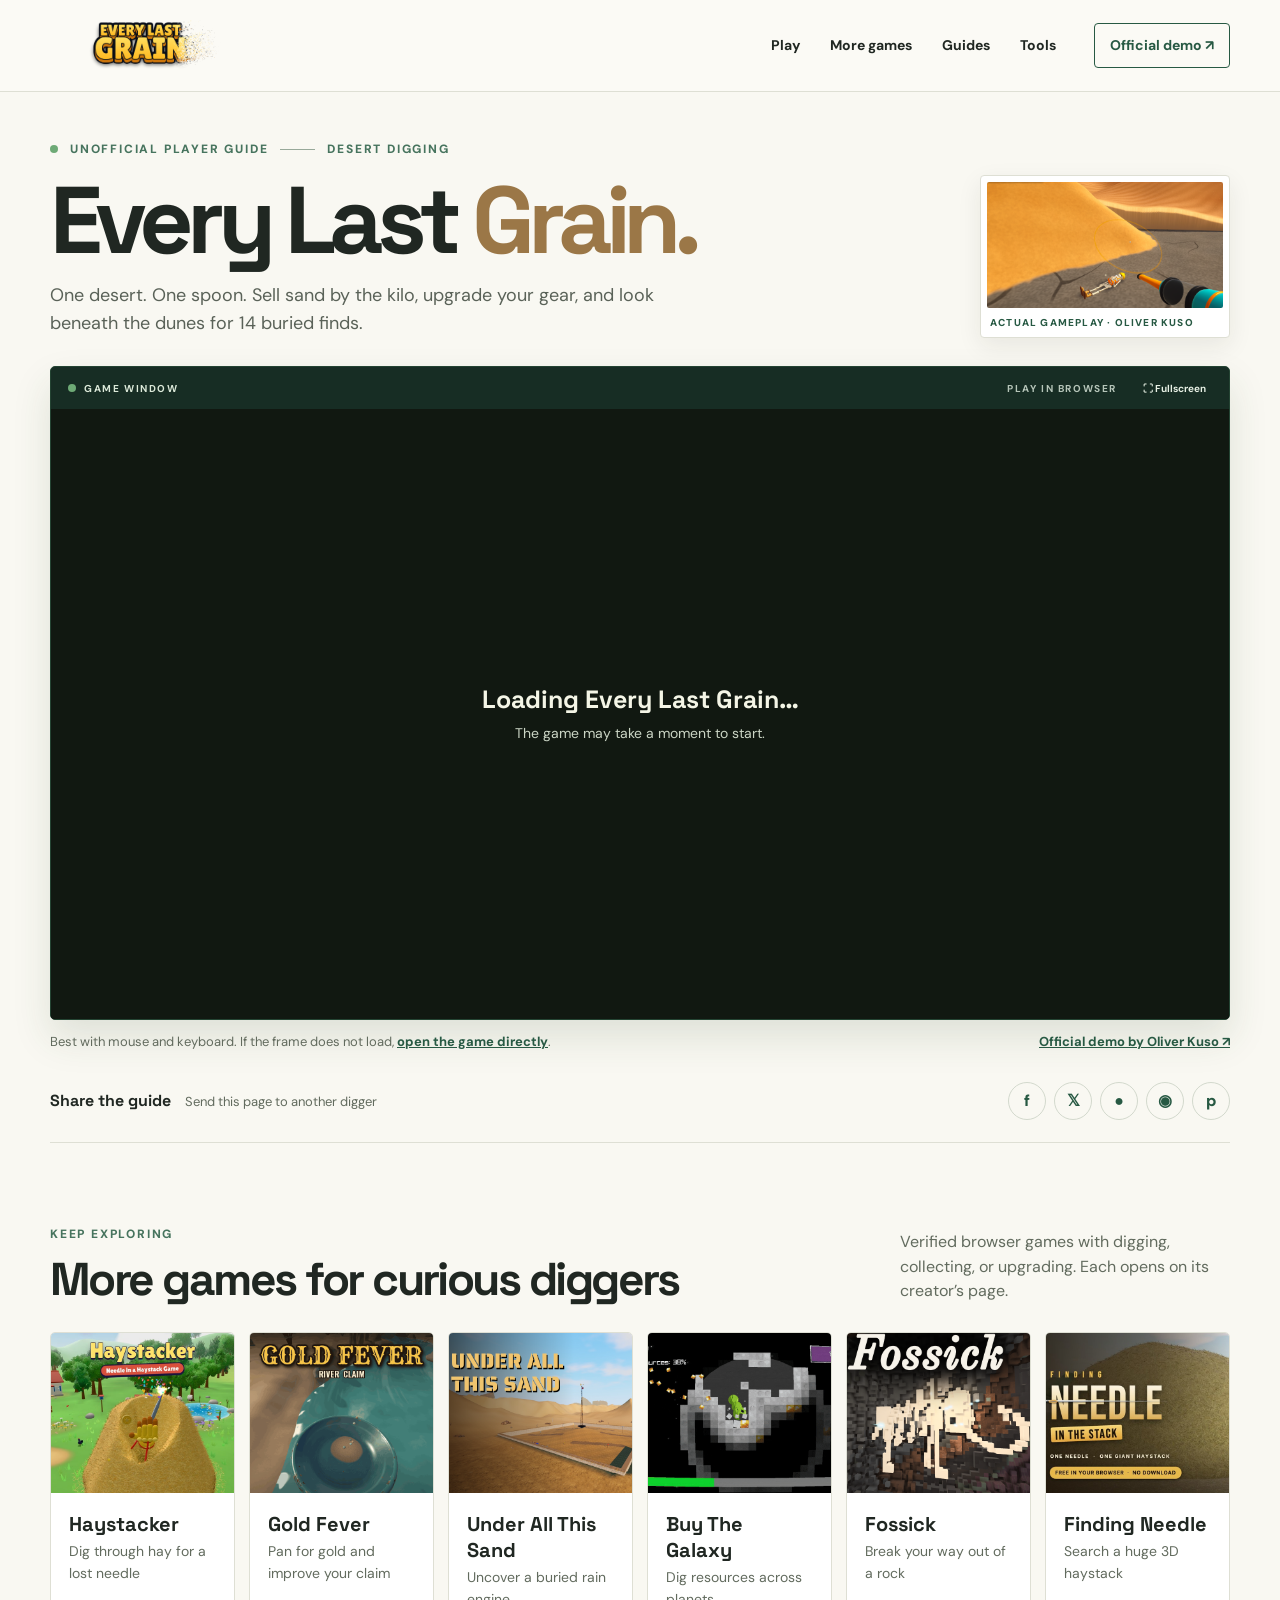
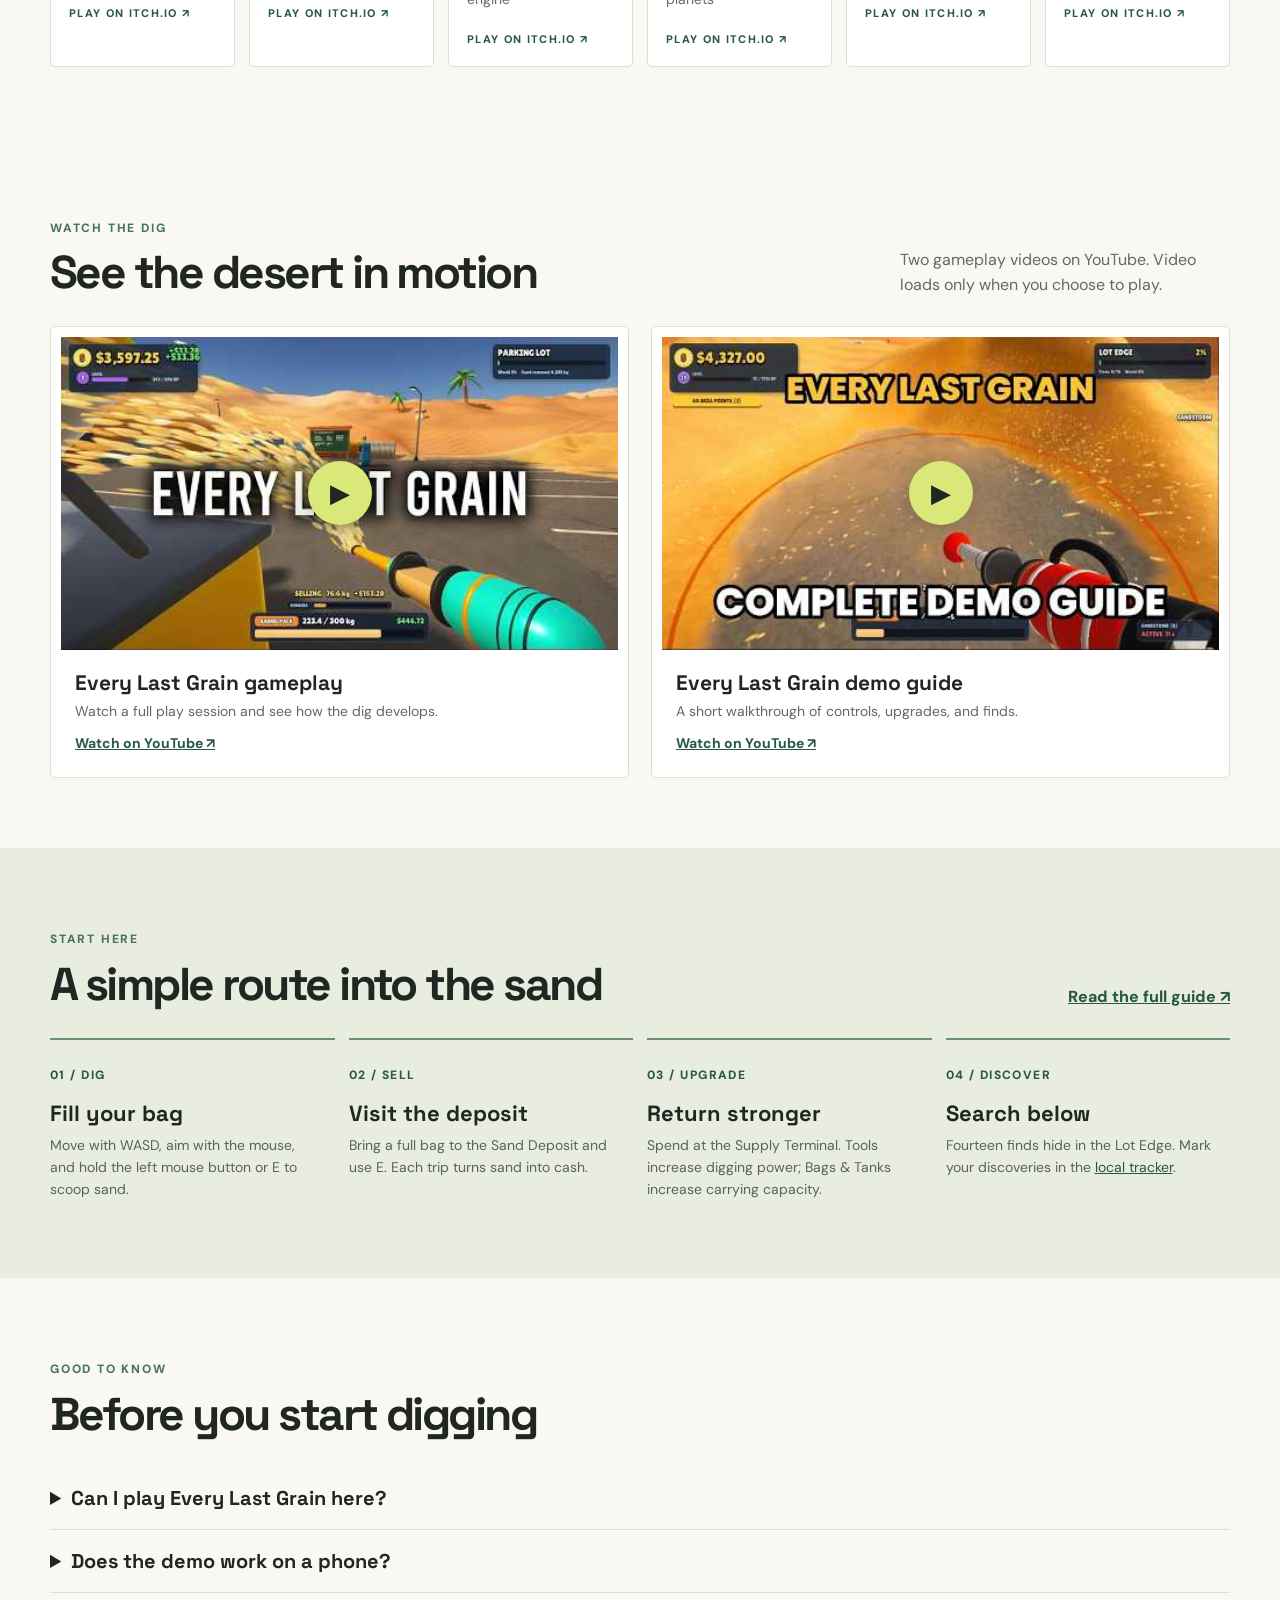
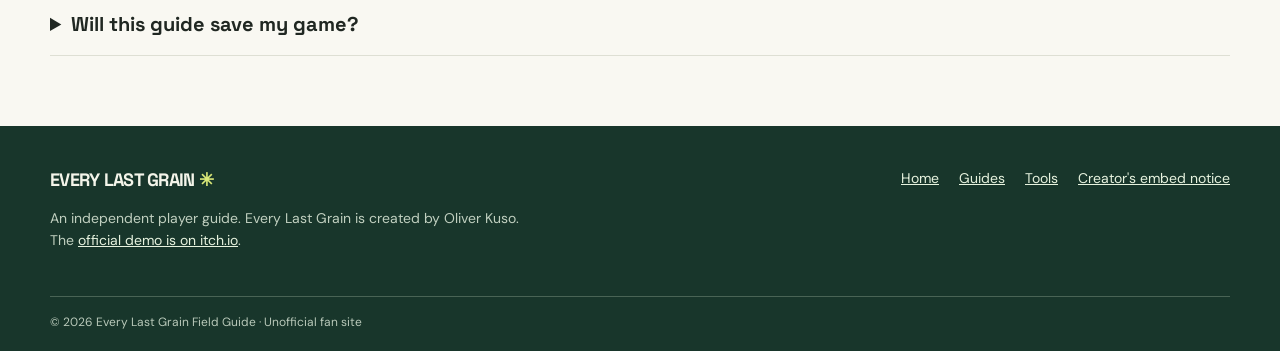
==== commit faffc721: "Use original game and creator artwork on homepage" ====
--- a/index.html
+++ b/index.html
@@ -1,7 +1,7 @@
 <!doctype html>
-<html lang="en"><head><meta charset="utf-8"><meta name="viewport" content="width=device-width,initial-scale=1"><title>Every Last Grain — Play Online & Digging Guide</title><meta name="description" content="Play Every Last Grain in the browser, track your 14 finds, and learn the dig, sell, upgrade loop. Official demo link included."><link rel="canonical" href="https://jiangliuliuliu6-ops.github.io/everylastgrain-guide/"><meta property="og:title" content="Every Last Grain — Demo & Digging Guide"><meta property="og:description" content="A fan guide to the desert digging demo by Oliver Kuso, with a local finds tracker."><meta property="og:url" content="https://jiangliuliuliu6-ops.github.io/everylastgrain-guide/"><meta property="og:type" content="website"><link rel="icon" href="favicon.ico" sizes="any"><link rel="stylesheet" href="style.css"><script src="script.js" defer></script></head>
-<body><a class="skip" href="#main">Skip to content</a><header class="site-header"><a class="brand" href="./" aria-label="Every Last Grain home"><img class="brand-logo" src="logo.png" width="900" height="257" alt="Every Last Grain"></a><nav aria-label="Main navigation"><a href="#play">Play</a><a href="#more-games">More games</a><a href="guides.html">Guides</a><a href="tools.html">Tools</a></nav><a class="header-cta" href="https://oliver-kuso.itch.io/every-last-grain" target="_blank" rel="noopener noreferrer">Official demo ↗</a></header>
-<main id="main"><section id="play" class="play-section wrap"><div class="eyebrow"><span class="dot"></span> UNOFFICIAL PLAYER GUIDE <span class="eyebrow-line"></span> DESERT DIGGING</div><div class="intro"><div><h1>Every Last <em>Grain.</em></h1><p>One desert. One spoon. Sell sand by the kilo, upgrade your gear, and look beneath the dunes for 14 buried finds.</p></div><div class="intro-note"><span>THE DEMO</span><strong>Free to play</strong><small>Best with mouse & keyboard</small></div></div><div class="game-shell"><div class="game-toolbar"><span class="live-indicator"><i></i> GAME WINDOW</span><span>PLAY IN BROWSER</span><button type="button" id="fullscreen" aria-label="Fullscreen game window">⛶ <span>Fullscreen</span></button></div><div class="game-stage" id="game-stage"><div class="game-loading" id="game-loading" role="status"><strong>Loading Every Last Grain…</strong><span>The game may take a moment to start.</span></div><iframe id="game-frame" src="https://s.kingdomofmarionettes.net/everylastgrain/index.html" title="Every Last Grain browser game" allow="autoplay; fullscreen; gamepad" allowfullscreen referrerpolicy="strict-origin-when-cross-origin"></iframe></div></div><div class="game-footnote"><span>Best with mouse and keyboard. If the frame does not load, <a href="https://s.kingdomofmarionettes.net/everylastgrain/index.html" target="_blank" rel="noopener noreferrer">open the game directly</a>.</span><a href="https://oliver-kuso.itch.io/every-last-grain" target="_blank" rel="noopener noreferrer">Official demo by Oliver Kuso ↗</a></div><div class="share-bar"><div><strong>Share the guide</strong><span>Send this page to another digger</span></div><div class="share-links" aria-label="Share this page"><a data-share="facebook" aria-label="Share on Facebook" target="_blank" rel="noopener noreferrer">f</a><a data-share="x" aria-label="Share on X" target="_blank" rel="noopener noreferrer">𝕏</a><a data-share="reddit" aria-label="Share on Reddit" target="_blank" rel="noopener noreferrer">●</a><a data-share="whatsapp" aria-label="Share on WhatsApp" target="_blank" rel="noopener noreferrer">◉</a><a data-share="pinterest" aria-label="Share on Pinterest" target="_blank" rel="noopener noreferrer">p</a></div></div></section>
-<section id="more-games" class="section wrap"><div class="section-heading"><div><span class="kicker">KEEP EXPLORING</span><h2>More games for curious diggers</h2></div><p>Verified browser games with digging, collecting, or upgrading. Each opens on its creator’s page.</p></div><div class="game-grid"><a class="game-card" href="https://zoomygames.itch.io/haystacker" target="_blank" rel="noopener noreferrer"><div class="card-art hay" role="img" aria-label="Illustration of a haystack"><span>✳</span></div><div class="card-copy"><strong>Haystacker</strong><span>Dig through hay for a lost needle</span><small>PLAY ON ITCH.IO ↗</small></div></a><a class="game-card" href="https://n3at18.itch.io/gold-fever" target="_blank" rel="noopener noreferrer"><div class="card-art gold" role="img" aria-label="Illustration of a gold pan"><span>◆</span></div><div class="card-copy"><strong>Gold Fever</strong><span>Pan for gold and improve your claim</span><small>PLAY ON ITCH.IO ↗</small></div></a><a class="game-card" href="https://frd0mf.itch.io/under-all-this-sand" target="_blank" rel="noopener noreferrer"><div class="card-art discover" role="img" aria-label="Illustration of desert sand"><span>⌕</span></div><div class="card-copy"><strong>Under All This Sand</strong><span>Uncover a buried rain engine</span><small>PLAY ON ITCH.IO ↗</small></div></a><a class="game-card" href="https://ssero.itch.io/buy-the-galaxy" target="_blank" rel="noopener noreferrer"><div class="card-art gold" role="img" aria-label="Illustration of a planet"><span>◉</span></div><div class="card-copy"><strong>Buy The Galaxy</strong><span>Dig resources across planets</span><small>PLAY ON ITCH.IO ↗</small></div></a><a class="game-card" href="https://thepaulbooth.itch.io/fossick" target="_blank" rel="noopener noreferrer"><div class="card-art discover" role="img" aria-label="Illustration of a rock layer"><span>◆</span></div><div class="card-copy"><strong>Fossick</strong><span>Break your way out of a rock</span><small>PLAY ON ITCH.IO ↗</small></div></a><a class="game-card" href="https://ssgt.itch.io/finding-needle-in-the-stack" target="_blank" rel="noopener noreferrer"><div class="card-art hay" role="img" aria-label="Illustration of a haystack"><span>⌕</span></div><div class="card-copy"><strong>Finding Needle</strong><span>Search a huge 3D haystack</span><small>PLAY ON ITCH.IO ↗</small></div></a></div></section>
-<section id="videos" class="section wrap"><div class="section-heading"><div><span class="kicker">WATCH THE DIG</span><h2>See the desert in motion</h2></div><p>Two gameplay videos on YouTube. Video loads only when you choose to play.</p></div><div class="video-grid"><div class="video-card"><div class="video-frame" data-video="bQbtQBlX54Q"><button type="button" aria-label="Play Every Last Grain gameplay video"><span>▶</span></button></div><h3>Every Last Grain gameplay</h3><p>Watch a full play session and see how the dig develops.</p><a href="https://www.youtube.com/watch?v=bQbtQBlX54Q" target="_blank" rel="noopener noreferrer">Watch on YouTube ↗</a></div><div class="video-card"><div class="video-frame" data-video="QYW0VMw-Xxc"><button type="button" aria-label="Play Every Last Grain demo guide video"><span>▶</span></button></div><h3>Every Last Grain demo guide</h3><p>A short walkthrough of controls, upgrades, and finds.</p><a href="https://www.youtube.com/watch?v=QYW0VMw-Xxc" target="_blank" rel="noopener noreferrer">Watch on YouTube ↗</a></div></div></section>
+<html lang="en"><head><meta charset="utf-8"><meta name="viewport" content="width=device-width,initial-scale=1"><title>Every Last Grain — Play Online & Digging Guide</title><meta name="description" content="Play Every Last Grain in the browser, track your 14 finds, and learn the dig, sell, upgrade loop. Official demo link included."><link rel="canonical" href="https://jiangliuliuliu6-ops.github.io/everylastgrain-guide/"><meta property="og:title" content="Every Last Grain — Demo & Digging Guide"><meta property="og:description" content="A fan guide to the desert digging demo by Oliver Kuso, with a local finds tracker."><meta property="og:url" content="https://jiangliuliuliu6-ops.github.io/everylastgrain-guide/"><meta property="og:type" content="website"><meta property="og:image" content="https://jiangliuliuliu6-ops.github.io/everylastgrain-guide/assets/main.png"><link rel="icon" href="favicon.ico" sizes="any"><link rel="stylesheet" href="style.css?v=3"><script src="script.js?v=2" defer></script><script defer data-domain="everylastgrain.games" data-api="https://data.1back.link/api/send" src="https://data.1back.link/js/app.js"></script></head>
+<body><a class="skip" href="#main">Skip to content</a><header class="site-header"><a class="brand" href="./" aria-label="Every Last Grain home"><img class="brand-logo" src="logo.png" width="180" height="51" alt="Every Last Grain"></a><nav aria-label="Main navigation"><a href="#play">Play</a><a href="#more-games">More games</a><a href="guides.html">Guides</a><a href="tools.html">Tools</a></nav><a class="header-cta" href="https://oliver-kuso.itch.io/every-last-grain" target="_blank" rel="noopener noreferrer">Official demo ↗</a></header>
+<main id="main"><section id="play" class="play-section wrap"><div class="eyebrow"><span class="dot"></span> UNOFFICIAL PLAYER GUIDE <span class="eyebrow-line"></span> DESERT DIGGING</div><div class="intro"><div><h1>Every Last <em>Grain.</em></h1><p>One desert. One spoon. Sell sand by the kilo, upgrade your gear, and look beneath the dunes for 14 buried finds.</p></div><figure class="intro-shot"><img src="assets/shot5.png" width="1360" height="720" alt="Every Last Grain gameplay: a sand vacuum revealing a buried find" fetchpriority="high"><figcaption>ACTUAL GAMEPLAY · OLIVER KUSO</figcaption></figure></div><div class="game-shell"><div class="game-toolbar"><span class="live-indicator"><i></i> GAME WINDOW</span><span>PLAY IN BROWSER</span><button type="button" id="fullscreen" aria-label="Fullscreen game window">⛶ <span>Fullscreen</span></button></div><div class="game-stage" id="game-stage"><div class="game-loading" id="game-loading" role="status"><strong>Loading Every Last Grain…</strong><span>The game may take a moment to start.</span></div><iframe id="game-frame" src="https://s.kingdomofmarionettes.net/everylastgrain/index.html" title="Every Last Grain browser game" allow="autoplay; fullscreen; gamepad" allowfullscreen referrerpolicy="strict-origin-when-cross-origin"></iframe></div></div><div class="game-footnote"><span>Best with mouse and keyboard. If the frame does not load, <a href="https://s.kingdomofmarionettes.net/everylastgrain/index.html" target="_blank" rel="noopener noreferrer">open the game directly</a>.</span><a href="https://oliver-kuso.itch.io/every-last-grain" target="_blank" rel="noopener noreferrer">Official demo by Oliver Kuso ↗</a></div><div class="share-bar"><div><strong>Share the guide</strong><span>Send this page to another digger</span></div><div class="share-links" aria-label="Share this page"><a data-share="facebook" aria-label="Share on Facebook" target="_blank" rel="noopener noreferrer">f</a><a data-share="x" aria-label="Share on X" target="_blank" rel="noopener noreferrer">𝕏</a><a data-share="reddit" aria-label="Share on Reddit" target="_blank" rel="noopener noreferrer">●</a><a data-share="whatsapp" aria-label="Share on WhatsApp" target="_blank" rel="noopener noreferrer">◉</a><a data-share="pinterest" aria-label="Share on Pinterest" target="_blank" rel="noopener noreferrer">p</a></div></div></section>
+<section id="more-games" class="section wrap"><div class="section-heading"><div><span class="kicker">KEEP EXPLORING</span><h2>More games for curious diggers</h2></div><p>Verified browser games with digging, collecting, or upgrading. Each opens on its creator’s page.</p></div><div class="game-grid"><a class="game-card" href="https://zoomygames.itch.io/haystacker" target="_blank" rel="noopener noreferrer"><img class="card-image" src="assets/haystacker.jpg" alt="Original Haystacker cover art" loading="lazy"><div class="card-copy"><strong>Haystacker</strong><span>Dig through hay for a lost needle</span><small>PLAY ON ITCH.IO ↗</small></div></a><a class="game-card" href="https://n3at18.itch.io/gold-fever" target="_blank" rel="noopener noreferrer"><img class="card-image" src="assets/gold.gif" alt="Original Gold Fever cover art" loading="lazy"><div class="card-copy"><strong>Gold Fever</strong><span>Pan for gold and improve your claim</span><small>PLAY ON ITCH.IO ↗</small></div></a><a class="game-card" href="https://frd0mf.itch.io/under-all-this-sand" target="_blank" rel="noopener noreferrer"><img class="card-image" src="assets/sand.png" alt="Original Under All This Sand cover art" loading="lazy"><div class="card-copy"><strong>Under All This Sand</strong><span>Uncover a buried rain engine</span><small>PLAY ON ITCH.IO ↗</small></div></a><a class="game-card" href="https://ssero.itch.io/buy-the-galaxy" target="_blank" rel="noopener noreferrer"><img class="card-image" src="assets/galaxy.gif" alt="Original Buy The Galaxy cover art" loading="lazy"><div class="card-copy"><strong>Buy The Galaxy</strong><span>Dig resources across planets</span><small>PLAY ON ITCH.IO ↗</small></div></a><a class="game-card" href="https://thepaulbooth.itch.io/fossick" target="_blank" rel="noopener noreferrer"><img class="card-image" src="assets/fossick.png" alt="Original Fossick cover art" loading="lazy"><div class="card-copy"><strong>Fossick</strong><span>Break your way out of a rock</span><small>PLAY ON ITCH.IO ↗</small></div></a><a class="game-card" href="https://ssgt.itch.io/finding-needle-in-the-stack" target="_blank" rel="noopener noreferrer"><img class="card-image" src="assets/needle.jpg" alt="Original Finding Needle in the Stack cover art" loading="lazy"><div class="card-copy"><strong>Finding Needle</strong><span>Search a huge 3D haystack</span><small>PLAY ON ITCH.IO ↗</small></div></a></div></section>
+<section id="videos" class="section wrap"><div class="section-heading"><div><span class="kicker">WATCH THE DIG</span><h2>See the desert in motion</h2></div><p>Two gameplay videos on YouTube. Video loads only when you choose to play.</p></div><div class="video-grid"><div class="video-card"><div class="video-frame" data-video="bQbtQBlX54Q"><img src="assets/video-gameplay.jpg" alt="Every Last Grain gameplay video thumbnail" loading="lazy"><button type="button" aria-label="Play Every Last Grain gameplay video"><span>▶</span></button></div><h3>Every Last Grain gameplay</h3><p>Watch a full play session and see how the dig develops.</p><a href="https://www.youtube.com/watch?v=bQbtQBlX54Q" target="_blank" rel="noopener noreferrer">Watch on YouTube ↗</a></div><div class="video-card"><div class="video-frame" data-video="QYW0VMw-Xxc"><img src="assets/video-guide.jpg" alt="Every Last Grain demo guide video thumbnail" loading="lazy"><button type="button" aria-label="Play Every Last Grain demo guide video"><span>▶</span></button></div><h3>Every Last Grain demo guide</h3><p>A short walkthrough of controls, upgrades, and finds.</p><a href="https://www.youtube.com/watch?v=QYW0VMw-Xxc" target="_blank" rel="noopener noreferrer">Watch on YouTube ↗</a></div></div></section>
 <section class="section guide-band"><div class="wrap"><div class="section-heading"><div><span class="kicker">START HERE</span><h2>A simple route into the sand</h2></div><a class="text-link" href="guides.html">Read the full guide ↗</a></div><div class="steps"><article><span>01 / DIG</span><h3>Fill your bag</h3><p>Move with WASD, aim with the mouse, and hold the left mouse button or E to scoop sand.</p></article><article><span>02 / SELL</span><h3>Visit the deposit</h3><p>Bring a full bag to the Sand Deposit and use E. Each trip turns sand into cash.</p></article><article><span>03 / UPGRADE</span><h3>Return stronger</h3><p>Spend at the Supply Terminal. Tools increase digging power; Bags & Tanks increase carrying capacity.</p></article><article><span>04 / DISCOVER</span><h3>Search below</h3><p>Fourteen finds hide in the Lot Edge. Mark your discoveries in the <a href="tools.html">local tracker</a>.</p></article></div></div></section><section class="section wrap faq"><div class="section-heading"><div><span class="kicker">GOOD TO KNOW</span><h2>Before you start digging</h2></div></div><details><summary>Can I play Every Last Grain here?</summary><p>The game window above uses the provided external game host. Oliver Kuso’s official demo is on itch.io; he asks other sites to link there. If this frame does not work, use the official demo link.</p></details><details><summary>Does the demo work on a phone?</summary><p>The official page lists keyboard and mouse input and recommends fullscreen. A desktop browser is the best choice for the current demo.</p></details><details><summary>Will this guide save my game?</summary><p>No. The game manages its own save on itch.io. The <a href="tools.html">finds tracker</a> on this site stores only the notes you enter in your own browser.</p></details></section></main><footer><div class="wrap footer-inner"><div><strong>EVERY LAST GRAIN <span>✳</span></strong><p>An independent player guide. Every Last Grain is created by Oliver Kuso. The <a href="https://oliver-kuso.itch.io/every-last-grain">official demo is on itch.io</a>.</p></div><nav aria-label="Footer navigation"><a href="./">Home</a><a href="guides.html">Guides</a><a href="tools.html">Tools</a><a href="https://oliver-kuso.itch.io/every-last-grain/devlog/1800400/update-12-the-real-one-lives-here">Creator's embed notice</a></nav></div><div class="wrap footer-bottom">© 2026 Every Last Grain Field Guide · Unofficial fan site</div></footer></body></html>
--- a/style.css
+++ b/style.css
@@ -2,3 +2,5 @@
 :root{--ink:#202722;--muted:#626b5e;--cream:#f9f8f2;--sand:#eee9d7;--line:#dedfd4;--green:#275943;--lime:#d9e878;--orange:#e8a75d}*{box-sizing:border-box}html{scroll-behavior:smooth}body{margin:0;background:var(--cream);color:var(--ink);font:16px/1.55 'DM Sans',sans-serif}button,input{font:inherit}a{color:inherit}button,a{transition:.18s ease}.skip{position:absolute;left:-10000px;top:8px;background:#fff;padding:8px;z-index:10}.skip:focus{left:8px}.wrap{width:min(1180px,calc(100% - 48px));margin-inline:auto}.site-header{height:92px;padding:0 max(24px,calc((100vw - 1180px)/2));display:flex;align-items:center;gap:38px;border-bottom:1px solid var(--line);background:#fbfaf5}.brand{display:flex;align-items:center;gap:12px;text-decoration:none;font:700 16px/1 'Space Grotesk',sans-serif;letter-spacing:-.04em;white-space:nowrap}.brand small{font:700 8px/1 'DM Sans',sans-serif;letter-spacing:.14em;color:var(--green);margin-left:3px}.brand-mark{width:38px;height:38px;display:grid;place-items:center;background:var(--green);color:var(--lime);border-radius:50%;font-size:25px}.site-header nav{display:flex;gap:30px;margin-left:auto}.site-header nav a,.header-cta{text-decoration:none;font-weight:700;font-size:14px}.site-header nav a:hover,.site-header nav a[aria-current]{color:var(--green);text-decoration:underline;text-underline-offset:7px}.header-cta{border:1px solid var(--green);border-radius:4px;padding:11px 15px;color:var(--green);white-space:nowrap}.header-cta:hover{background:var(--green);color:#fff}.play-section{padding-top:48px}.eyebrow,.kicker{font-size:12px;font-weight:800;letter-spacing:.15em;color:#47745e}.eyebrow{display:flex;align-items:center;gap:12px}.dot,.live-indicator i{display:inline-block;width:8px;height:8px;border-radius:50%;background:#6eaa76}.eyebrow-line{height:1px;width:35px;background:#98a99a}.intro{display:flex;justify-content:space-between;align-items:end;gap:30px;margin:16px 0 28px}.intro h1,.article h1{font:700 clamp(50px,7.4vw,96px)/.95 'Space Grotesk',sans-serif;letter-spacing:-.075em;margin:0 0 16px}.intro em,.article h1 em{font-style:normal;color:#9b7747}.intro p{font-size:18px;color:#5a6258;max-width:650px;margin:0}.intro-note{display:flex;flex-direction:column;border-left:1px solid #c8cfc1;padding-left:20px;min-width:160px}.intro-note span{font-size:11px;font-weight:800;letter-spacing:.14em;color:var(--green)}.intro-note strong{font:700 24px 'Space Grotesk',sans-serif}.intro-note small{color:var(--muted)}.game-shell{border:1px solid #244433;background:#172d24;box-shadow:0 18px 38px #304a2921;border-radius:5px;overflow:hidden}.game-toolbar{height:42px;display:flex;align-items:center;gap:20px;padding:0 17px;color:#b6c5b9;font:700 10px 'DM Sans',sans-serif;letter-spacing:.16em}.live-indicator{display:flex;align-items:center;gap:8px;color:#dce9d9}.game-toolbar>span:nth-child(2){margin-left:auto}.game-toolbar button{border:0;background:transparent;color:#e8f1e5;cursor:pointer}.game-toolbar button:hover{color:var(--lime)}.game-stage{height:clamp(390px,51vw,610px);position:relative;overflow:hidden;background:linear-gradient(#799c93 0%,#bad1b0 48%,#e8ba70 49%,#ce925c 100%);display:grid;place-items:center}.sun{position:absolute;width:180px;height:180px;border-radius:50%;background:#f9ddb0;top:17%;right:22%;box-shadow:0 0 80px #ffe4b17a}.dune{position:absolute;width:125%;height:48%;left:-12%;bottom:-23%;border-radius:50% 45% 0 0;transform:rotate(-4deg)}.dune-back{background:#dfa86b;bottom:-17%;left:20%;transform:rotate(8deg)}.dune-front{background:#bd8150}.stage-content{position:relative;z-index:1;text-align:center;color:#fff;background:#172b22df;border:1px solid #c8d4b33d;backdrop-filter:blur(6px);padding:28px 38px 26px;width:min(490px,calc(100% - 32px));box-shadow:0 22px 70px #31291c5c}.stage-icon{font-size:38px;color:var(--lime)}.stage-content h2{font:700 clamp(27px,4vw,40px)/1.1 'Space Grotesk',sans-serif;margin:4px 0 12px}.stage-content p{color:#d7e0d7;margin:0 0 22px}.primary-button{display:inline-flex;align-items:center;gap:15px;background:var(--lime);color:#172b22;text-decoration:none;padding:13px 22px;border-radius:3px;font-weight:800}.primary-button:hover{background:#edf4ae;transform:translateY(-2px)}.stage-content small{display:block;color:#ccd7cc;margin-top:14px;font-size:12px}.share-bar{display:flex;align-items:center;justify-content:space-between;padding:18px 0 22px;border-bottom:1px solid var(--line);gap:20px}.share-bar>div:first-child{display:flex;gap:14px;align-items:baseline}.share-bar strong{font:700 16px 'Space Grotesk',sans-serif}.share-bar span{color:var(--muted);font-size:13px}.share-links{display:flex;gap:8px}.share-links a{width:38px;height:38px;display:grid;place-items:center;border:1px solid #d3d9cd;border-radius:50%;color:var(--green);font-weight:800;text-decoration:none;cursor:pointer}.share-links a:hover{background:var(--green);color:#fff}.section{padding-top:78px;padding-bottom:70px}.section-heading{display:flex;justify-content:space-between;align-items:end;gap:30px;margin-bottom:28px}.section-heading h2{font:700 clamp(30px,4vw,46px)/1.07 'Space Grotesk',sans-serif;letter-spacing:-.055em;margin:9px 0 0}.section-heading p{max-width:330px;color:var(--muted);margin:0}.game-grid{display:grid;grid-template-columns:repeat(6,1fr);gap:14px}.game-card{grid-column:span 1;border:1px solid var(--line);background:#fff;text-decoration:none;overflow:hidden;border-radius:5px}.game-card:hover{transform:translateY(-4px);box-shadow:0 10px 28px #2f39231c}.card-art{height:170px;display:grid;place-items:center;overflow:hidden;position:relative}.card-art:before,.card-art:after{content:"";position:absolute;width:130%;height:65%;border-radius:50%;left:-15%;bottom:-40%;transform:rotate(-9deg)}.card-art span{position:relative;z-index:1;font-size:80px;line-height:1}.hay{background:#c9c795;color:#735d38}.hay:before{background:#a5a777}.hay:after{background:#d3b464;bottom:-55%;left:20%}.gold{background:#67958d;color:#f9d471}.gold:before{background:#477a70}.gold:after{background:#c0ac65;bottom:-56%;left:10%}.discover{background:#d1ae8e;color:#5d503d}.discover:before{background:#b68d6c}.discover:after{background:#85654f;bottom:-56%}.card-copy{padding:18px}.card-copy strong{display:block;font:700 20px 'Space Grotesk',sans-serif}.card-copy span{display:block;color:var(--muted);font-size:14px;margin-top:4px}.card-copy small{display:block;color:var(--green);font-size:11px;font-weight:800;letter-spacing:.12em;margin-top:20px}.video-grid{display:grid;grid-template-columns:repeat(2,1fr);gap:22px}.video-card{border:1px solid var(--line);padding:10px 10px 22px;background:#fff;border-radius:5px}.video-frame{aspect-ratio:16/9;background:radial-gradient(circle at 72% 25%,#f1d0a1 0 10%,transparent 11%),linear-gradient(170deg,#92aaa0 0 51%,#c39159 52% 100%);display:grid;place-items:center}.video-frame button{border:0;width:64px;height:64px;border-radius:50%;background:var(--lime);color:var(--ink);font-size:26px;cursor:pointer;box-shadow:0 5px 28px #283e3555}.video-frame button:hover{transform:scale(1.08)}.video-frame iframe{width:100%;height:100%;border:0}.video-card h3{font:700 21px 'Space Grotesk',sans-serif;margin:19px 14px 5px}.video-card p,.video-card>a{margin:0 14px;color:var(--muted);font-size:14px}.video-card>a{display:inline-block;margin-top:10px;color:var(--green);font-weight:700}.guide-band{background:#e9eddf}.text-link{font-weight:800;color:var(--green)}.steps{display:grid;grid-template-columns:repeat(4,1fr);gap:14px}.steps article{border-top:2px solid #6d916f;padding:22px 16px 8px 0}.steps span{font-size:12px;color:var(--green);font-weight:800;letter-spacing:.12em}.steps h3{font:700 22px 'Space Grotesk',sans-serif;margin:13px 0 8px}.steps p{margin:0;color:#586553;font-size:14px}.steps a{color:var(--green)}.faq details{padding:18px 0;border-bottom:1px solid var(--line)}.faq summary{cursor:pointer;font:700 20px 'Space Grotesk',sans-serif}.faq details p{color:var(--muted);max-width:720px}footer{background:#18362b;color:#f4f5ea;padding:42px 0 20px}.footer-inner{display:flex;justify-content:space-between;gap:40px}.footer-inner strong{font:700 18px 'Space Grotesk',sans-serif;letter-spacing:-.04em}.footer-inner strong span{color:var(--lime)}.footer-inner p{color:#c1d0c0;max-width:470px;font-size:14px}.footer-inner nav{display:flex;gap:20px;flex-wrap:wrap;align-content:start}.footer-inner a{color:#e7f3df;font-size:14px}.footer-bottom{border-top:1px solid #496455;margin-top:30px;padding-top:16px;font-size:12px;color:#b9c9ba}.article{padding-top:64px;padding-bottom:100px}.article h1{font-size:clamp(47px,6vw,76px);max-width:850px;margin-top:15px}.lead{font-size:20px;color:var(--muted);max-width:720px}.article-grid{display:grid;grid-template-columns:minmax(0,710px) 280px;gap:90px;margin-top:65px}.article section{margin-bottom:48px}.article h2{font:700 32px 'Space Grotesk',sans-serif;letter-spacing:-.04em;margin:0 0 13px}.article p,.article li{color:#505a50}.article li{margin-bottom:11px}.article a{color:var(--green)}.article aside{border-top:2px solid var(--green);padding-top:15px;align-self:start;position:sticky;top:20px;display:flex;flex-direction:column;gap:12px}.article aside strong{font-size:12px;color:var(--green);letter-spacing:.13em}.article aside a{text-decoration:none;font-weight:700}.article aside hr{width:100%;border:0;border-top:1px solid var(--line)}.source-note{font-size:13px;border-top:1px solid var(--line);padding-top:16px}.tracker-head{display:flex;align-items:center;gap:30px;margin:50px 0 22px}.tracker-head>div:first-child{min-width:220px}.tracker-head strong{display:block;font:700 30px 'Space Grotesk',sans-serif}.progress{height:12px;flex:1;background:#dbe3d4;border-radius:10px;overflow:hidden}.progress span{display:block;width:0;height:100%;background:var(--green);transition:width .2s}.finds-list{display:grid;grid-template-columns:repeat(2,1fr);gap:10px}.find-row{display:flex;align-items:center;gap:12px;border:1px solid var(--line);background:#fff;padding:13px 15px;border-radius:4px}.find-row input[type=checkbox]{width:19px;height:19px;accent-color:var(--green);flex:none}.find-row label{font-weight:700;min-width:66px;font-size:14px}.find-row input[type=text]{min-width:0;flex:1;border:0;border-bottom:1px solid #dce2d8;border-radius:0;outline:0;padding:6px 2px;background:transparent;font-size:14px}.find-row input[type=text]:focus{border-color:var(--green)}.tool-foot{display:flex;align-items:center;justify-content:space-between;gap:20px;margin-top:22px}.tool-foot p{font-size:13px;max-width:620px}.tool-foot button{background:none;border:1px solid var(--green);padding:10px 14px;border-radius:3px;color:var(--green);font-weight:700;cursor:pointer;white-space:nowrap}.tool-foot button:hover{background:var(--green);color:#fff}.tool-guide{margin-top:80px;max-width:740px}@media(max-width:800px){.site-header{height:auto;padding:15px 24px;flex-wrap:wrap;gap:12px}.site-header nav{order:3;width:100%;justify-content:space-between;gap:8px;margin:0;overflow:auto}.site-header nav a{white-space:nowrap;font-size:13px}.header-cta{margin-left:auto;font-size:12px;padding:8px}.intro-note{display:none}.game-grid{grid-template-columns:repeat(3,1fr)}.game-card{grid-column:span 1}.steps{grid-template-columns:repeat(2,1fr)}.article-grid{grid-template-columns:1fr;gap:20px}.article aside{position:static;grid-row:1}.article aside a{display:inline}.article aside hr{display:none}}@media(max-width:600px){.wrap{width:calc(100% - 32px)}.play-section{padding-top:30px}.intro h1{font-size:52px}.intro p{font-size:16px}.game-toolbar>span:nth-child(2){font-size:8px}.game-toolbar button span{display:none}.game-stage{height:420px}.stage-content{padding:22px 18px}.share-bar{align-items:flex-start;flex-direction:column}.share-bar>div:first-child{flex-direction:column;gap:0}.share-links{width:100%;justify-content:space-between}.share-links a{width:42px;height:42px}.section{padding-top:58px;padding-bottom:50px}.section-heading{display:block}.section-heading p{margin-top:12px}.game-grid{grid-template-columns:repeat(2,1fr)}.card-art{height:115px}.card-art span{font-size:56px}.card-copy{padding:12px}.card-copy strong{font-size:16px}.card-copy span{font-size:12px}.video-grid,.finds-list{grid-template-columns:1fr}.steps{grid-template-columns:1fr 1fr}.footer-inner,.tool-foot{flex-direction:column;align-items:flex-start}.article{padding-top:40px}.article h1{font-size:46px}.lead{font-size:17px}.tracker-head{display:block}.progress{margin-top:12px}.find-row label{min-width:60px}}
 
 .brand-logo{display:block;width:180px;height:auto}.game-stage{background:#05070b}.game-stage iframe{display:block;width:100%;height:100%;border:0;position:relative;z-index:1}.game-loading{position:absolute;inset:0;display:flex;flex-direction:column;align-items:center;justify-content:center;gap:8px;background:#111811;color:#f4f5e6;z-index:2;text-align:center}.game-loading[hidden]{display:none}.game-loading strong{font:700 25px "Space Grotesk",sans-serif}.game-loading span{font-size:14px;color:#cbd5c5}.game-footnote{display:flex;justify-content:space-between;gap:18px;color:var(--muted);font-size:13px;padding:12px 0}.game-footnote a{color:var(--green);font-weight:700}@media(max-width:600px){.brand-logo{width:145px}.game-stage{height:420px}.game-footnote{flex-direction:column;gap:6px}}
+
+.intro-shot{width:250px;flex:none;margin:0;align-self:center;border:1px solid var(--line);background:#fff;padding:6px;border-radius:4px;box-shadow:0 8px 24px #272c1c14}.intro-shot img{display:block;width:100%;height:126px;object-fit:cover;border-radius:2px}.intro-shot figcaption{color:var(--green);font-size:10px;font-weight:800;letter-spacing:.12em;padding:7px 3px 1px}.card-image{display:block;width:100%;height:160px;object-fit:cover;background:#e1e0d5}.video-frame{position:relative;overflow:hidden}.video-frame>img{position:absolute;inset:0;width:100%;height:100%;object-fit:cover}.video-frame button{position:relative;z-index:1}@media(max-width:800px){.intro-shot{display:none}}@media(max-width:600px){.card-image{height:115px}}
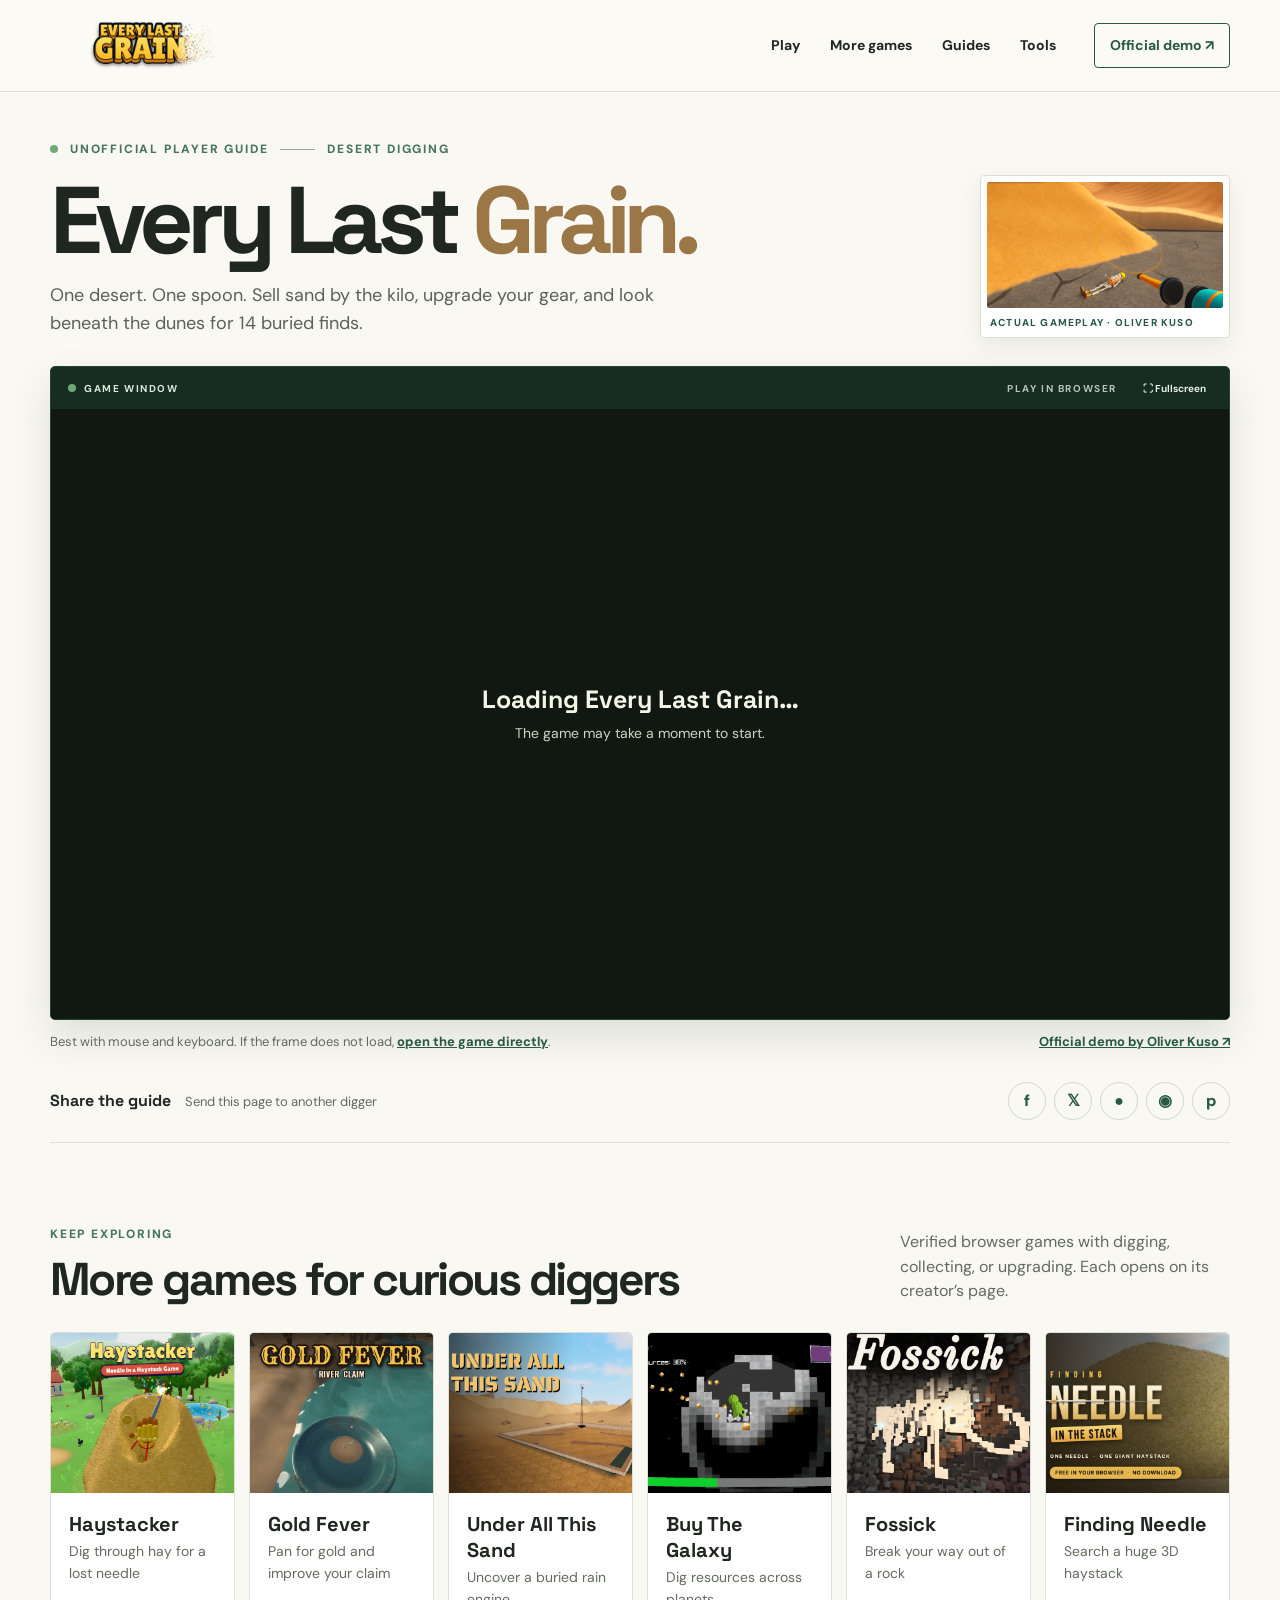
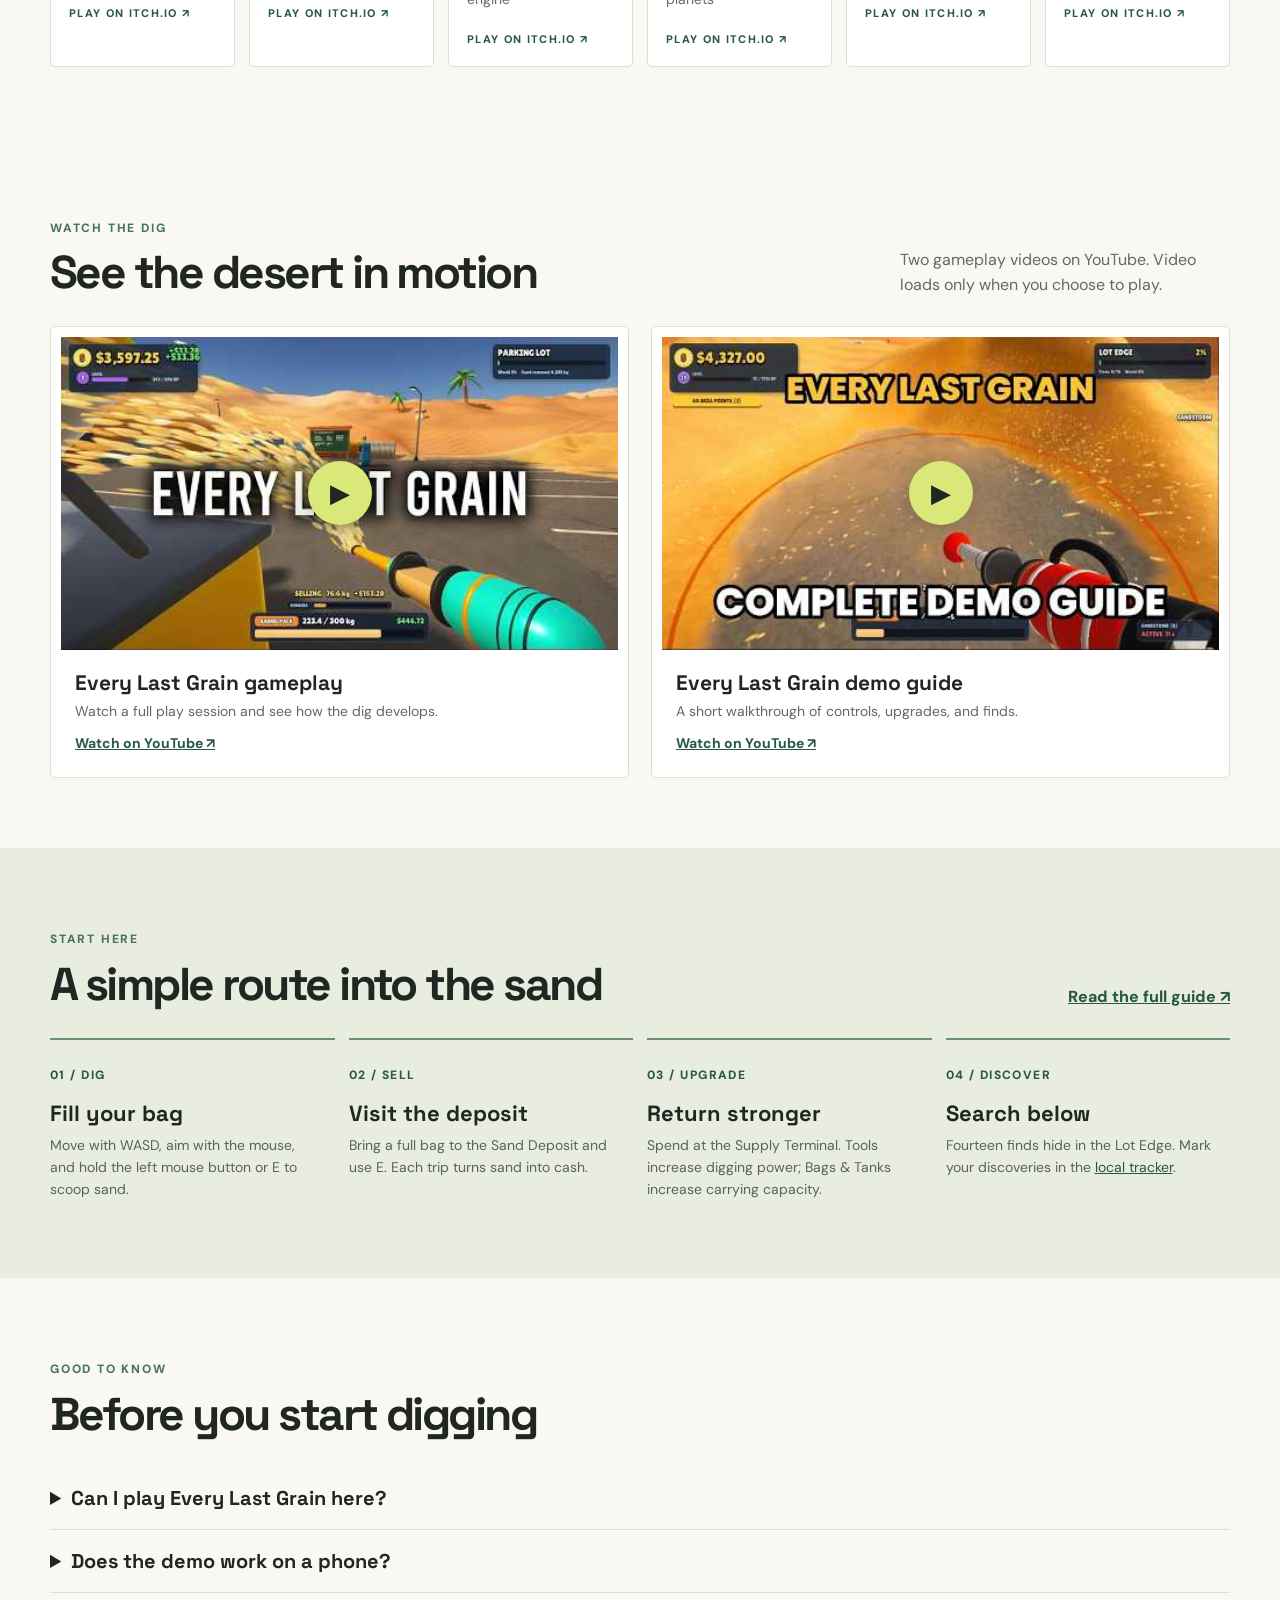
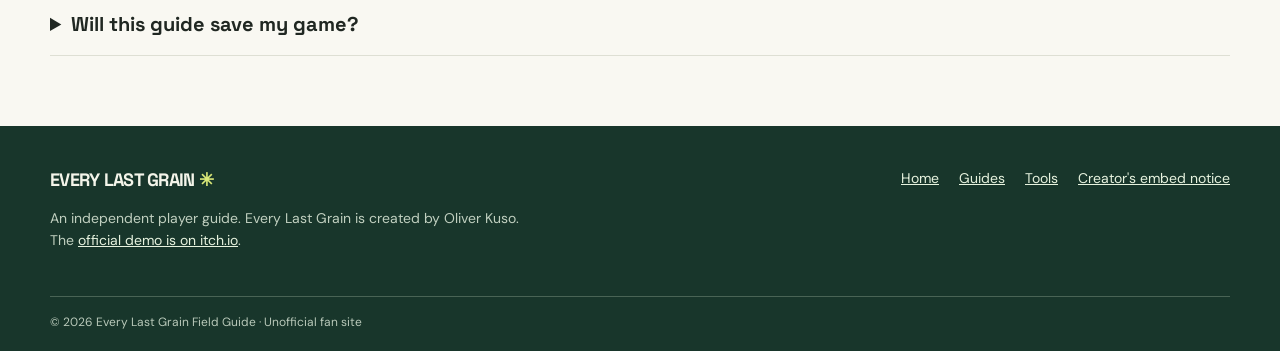
==== commit dbe412ee: "Use custom domain and owner-authorized analytics" ====
--- a/index.html
+++ b/index.html
@@ -1,5 +1,5 @@
 <!doctype html>
-<html lang="en"><head><meta charset="utf-8"><meta name="viewport" content="width=device-width,initial-scale=1"><title>Every Last Grain — Play Online & Digging Guide</title><meta name="description" content="Play Every Last Grain in the browser, track your 14 finds, and learn the dig, sell, upgrade loop. Official demo link included."><link rel="canonical" href="https://jiangliuliuliu6-ops.github.io/everylastgrain-guide/"><meta property="og:title" content="Every Last Grain — Demo & Digging Guide"><meta property="og:description" content="A fan guide to the desert digging demo by Oliver Kuso, with a local finds tracker."><meta property="og:url" content="https://jiangliuliuliu6-ops.github.io/everylastgrain-guide/"><meta property="og:type" content="website"><meta property="og:image" content="https://jiangliuliuliu6-ops.github.io/everylastgrain-guide/assets/main.png"><link rel="icon" href="favicon.ico" sizes="any"><link rel="stylesheet" href="style.css?v=3"><script src="script.js?v=2" defer></script><script defer data-domain="everylastgrain.games" data-api="https://data.1back.link/api/send" src="https://data.1back.link/js/app.js"></script></head>
+<html lang="en"><head><meta charset="utf-8"><meta name="viewport" content="width=device-width,initial-scale=1"><title>Every Last Grain — Play Online & Digging Guide</title><meta name="description" content="Play Every Last Grain in the browser, track your 14 finds, and learn the dig, sell, upgrade loop. Official demo link included."><link rel="canonical" href="https://everylastgrain.games/"><meta property="og:title" content="Every Last Grain — Demo & Digging Guide"><meta property="og:description" content="A fan guide to the desert digging demo by Oliver Kuso, with a local finds tracker."><meta property="og:url" content="https://everylastgrain.games/"><meta property="og:type" content="website"><meta property="og:image" content="https://everylastgrain.games/assets/main.png"><link rel="icon" href="favicon.ico" sizes="any"><link rel="stylesheet" href="style.css?v=3"><script src="script.js?v=2" defer></script><script defer data-domain="everylastgrain.games" data-api="https://data.1back.link/api/send" src="https://data.1back.link/js/app.js"></script></head>
 <body><a class="skip" href="#main">Skip to content</a><header class="site-header"><a class="brand" href="./" aria-label="Every Last Grain home"><img class="brand-logo" src="logo.png" width="180" height="51" alt="Every Last Grain"></a><nav aria-label="Main navigation"><a href="#play">Play</a><a href="#more-games">More games</a><a href="guides.html">Guides</a><a href="tools.html">Tools</a></nav><a class="header-cta" href="https://oliver-kuso.itch.io/every-last-grain" target="_blank" rel="noopener noreferrer">Official demo ↗</a></header>
 <main id="main"><section id="play" class="play-section wrap"><div class="eyebrow"><span class="dot"></span> UNOFFICIAL PLAYER GUIDE <span class="eyebrow-line"></span> DESERT DIGGING</div><div class="intro"><div><h1>Every Last <em>Grain.</em></h1><p>One desert. One spoon. Sell sand by the kilo, upgrade your gear, and look beneath the dunes for 14 buried finds.</p></div><figure class="intro-shot"><img src="assets/shot5.png" width="1360" height="720" alt="Every Last Grain gameplay: a sand vacuum revealing a buried find" fetchpriority="high"><figcaption>ACTUAL GAMEPLAY · OLIVER KUSO</figcaption></figure></div><div class="game-shell"><div class="game-toolbar"><span class="live-indicator"><i></i> GAME WINDOW</span><span>PLAY IN BROWSER</span><button type="button" id="fullscreen" aria-label="Fullscreen game window">⛶ <span>Fullscreen</span></button></div><div class="game-stage" id="game-stage"><div class="game-loading" id="game-loading" role="status"><strong>Loading Every Last Grain…</strong><span>The game may take a moment to start.</span></div><iframe id="game-frame" src="https://s.kingdomofmarionettes.net/everylastgrain/index.html" title="Every Last Grain browser game" allow="autoplay; fullscreen; gamepad" allowfullscreen referrerpolicy="strict-origin-when-cross-origin"></iframe></div></div><div class="game-footnote"><span>Best with mouse and keyboard. If the frame does not load, <a href="https://s.kingdomofmarionettes.net/everylastgrain/index.html" target="_blank" rel="noopener noreferrer">open the game directly</a>.</span><a href="https://oliver-kuso.itch.io/every-last-grain" target="_blank" rel="noopener noreferrer">Official demo by Oliver Kuso ↗</a></div><div class="share-bar"><div><strong>Share the guide</strong><span>Send this page to another digger</span></div><div class="share-links" aria-label="Share this page"><a data-share="facebook" aria-label="Share on Facebook" target="_blank" rel="noopener noreferrer">f</a><a data-share="x" aria-label="Share on X" target="_blank" rel="noopener noreferrer">𝕏</a><a data-share="reddit" aria-label="Share on Reddit" target="_blank" rel="noopener noreferrer">●</a><a data-share="whatsapp" aria-label="Share on WhatsApp" target="_blank" rel="noopener noreferrer">◉</a><a data-share="pinterest" aria-label="Share on Pinterest" target="_blank" rel="noopener noreferrer">p</a></div></div></section>
 <section id="more-games" class="section wrap"><div class="section-heading"><div><span class="kicker">KEEP EXPLORING</span><h2>More games for curious diggers</h2></div><p>Verified browser games with digging, collecting, or upgrading. Each opens on its creator’s page.</p></div><div class="game-grid"><a class="game-card" href="https://zoomygames.itch.io/haystacker" target="_blank" rel="noopener noreferrer"><img class="card-image" src="assets/haystacker.jpg" alt="Original Haystacker cover art" loading="lazy"><div class="card-copy"><strong>Haystacker</strong><span>Dig through hay for a lost needle</span><small>PLAY ON ITCH.IO ↗</small></div></a><a class="game-card" href="https://n3at18.itch.io/gold-fever" target="_blank" rel="noopener noreferrer"><img class="card-image" src="assets/gold.gif" alt="Original Gold Fever cover art" loading="lazy"><div class="card-copy"><strong>Gold Fever</strong><span>Pan for gold and improve your claim</span><small>PLAY ON ITCH.IO ↗</small></div></a><a class="game-card" href="https://frd0mf.itch.io/under-all-this-sand" target="_blank" rel="noopener noreferrer"><img class="card-image" src="assets/sand.png" alt="Original Under All This Sand cover art" loading="lazy"><div class="card-copy"><strong>Under All This Sand</strong><span>Uncover a buried rain engine</span><small>PLAY ON ITCH.IO ↗</small></div></a><a class="game-card" href="https://ssero.itch.io/buy-the-galaxy" target="_blank" rel="noopener noreferrer"><img class="card-image" src="assets/galaxy.gif" alt="Original Buy The Galaxy cover art" loading="lazy"><div class="card-copy"><strong>Buy The Galaxy</strong><span>Dig resources across planets</span><small>PLAY ON ITCH.IO ↗</small></div></a><a class="game-card" href="https://thepaulbooth.itch.io/fossick" target="_blank" rel="noopener noreferrer"><img class="card-image" src="assets/fossick.png" alt="Original Fossick cover art" loading="lazy"><div class="card-copy"><strong>Fossick</strong><span>Break your way out of a rock</span><small>PLAY ON ITCH.IO ↗</small></div></a><a class="game-card" href="https://ssgt.itch.io/finding-needle-in-the-stack" target="_blank" rel="noopener noreferrer"><img class="card-image" src="assets/needle.jpg" alt="Original Finding Needle in the Stack cover art" loading="lazy"><div class="card-copy"><strong>Finding Needle</strong><span>Search a huge 3D haystack</span><small>PLAY ON ITCH.IO ↗</small></div></a></div></section>
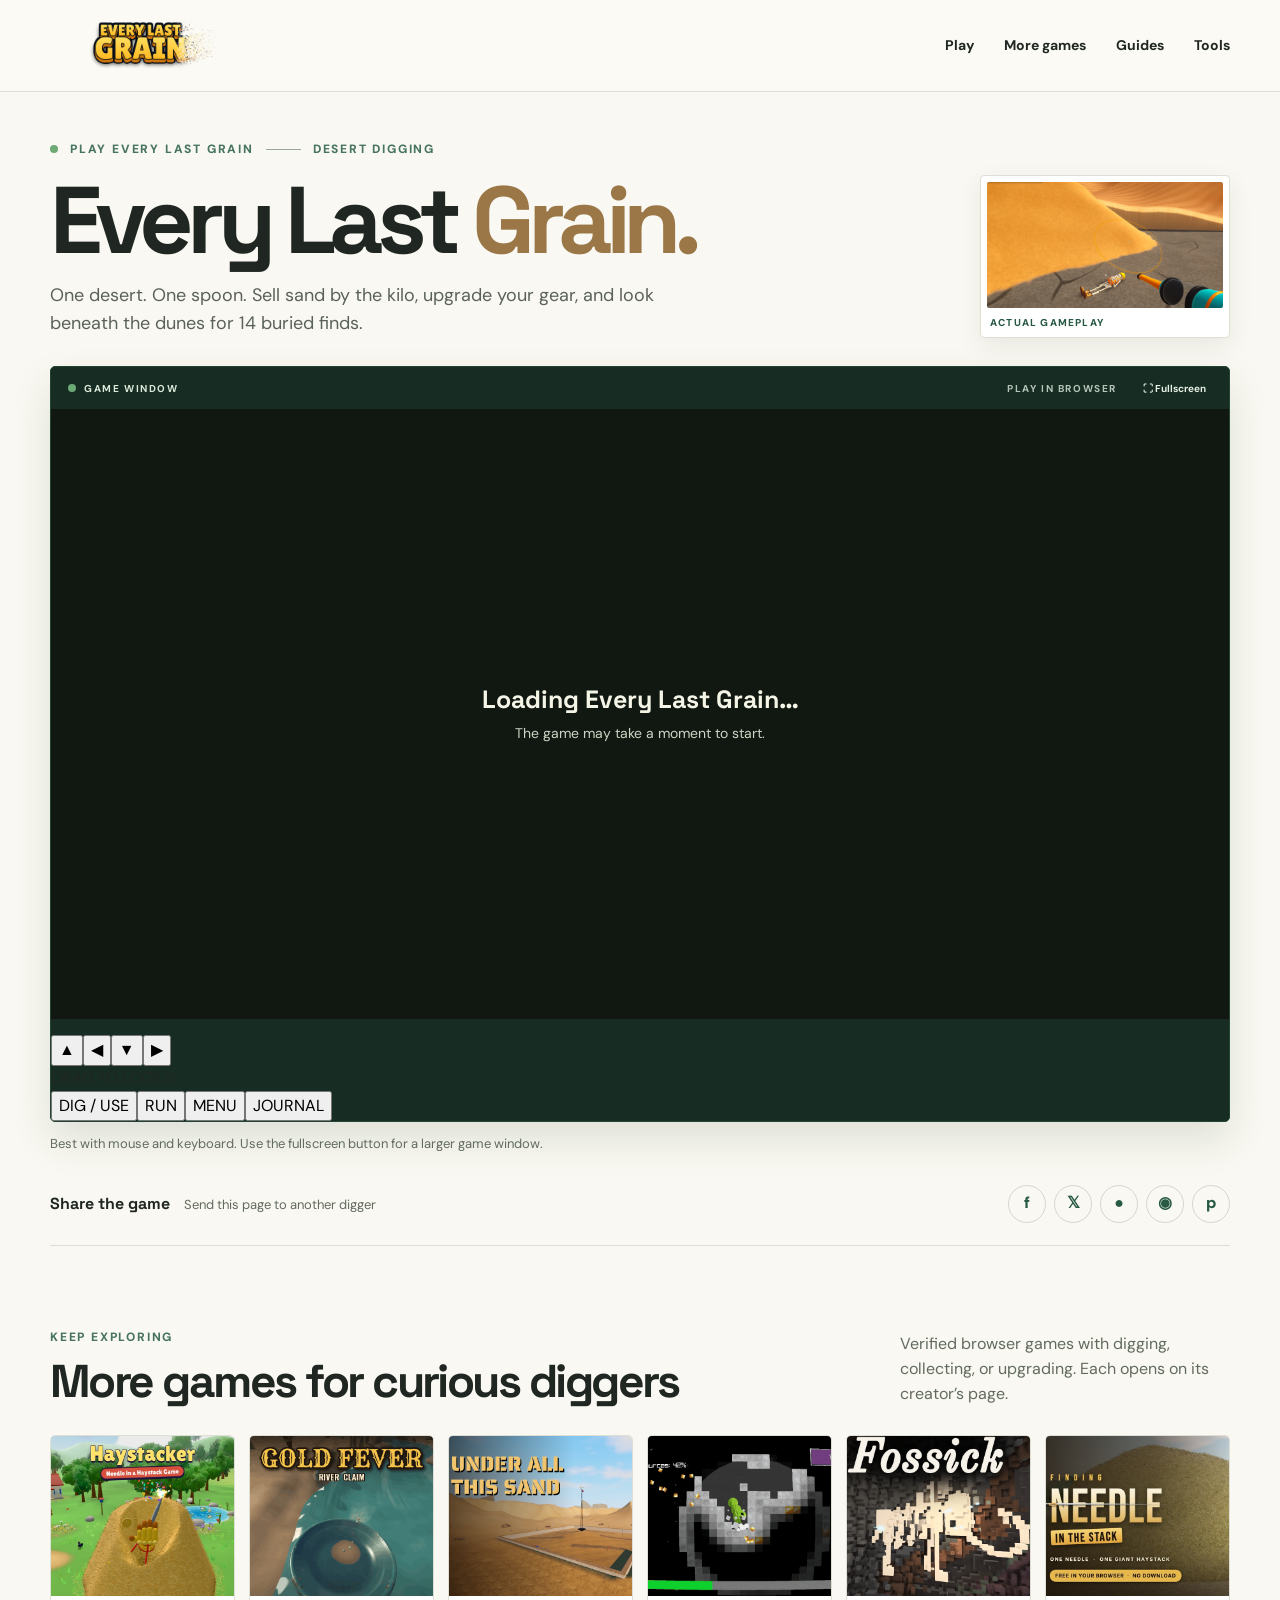
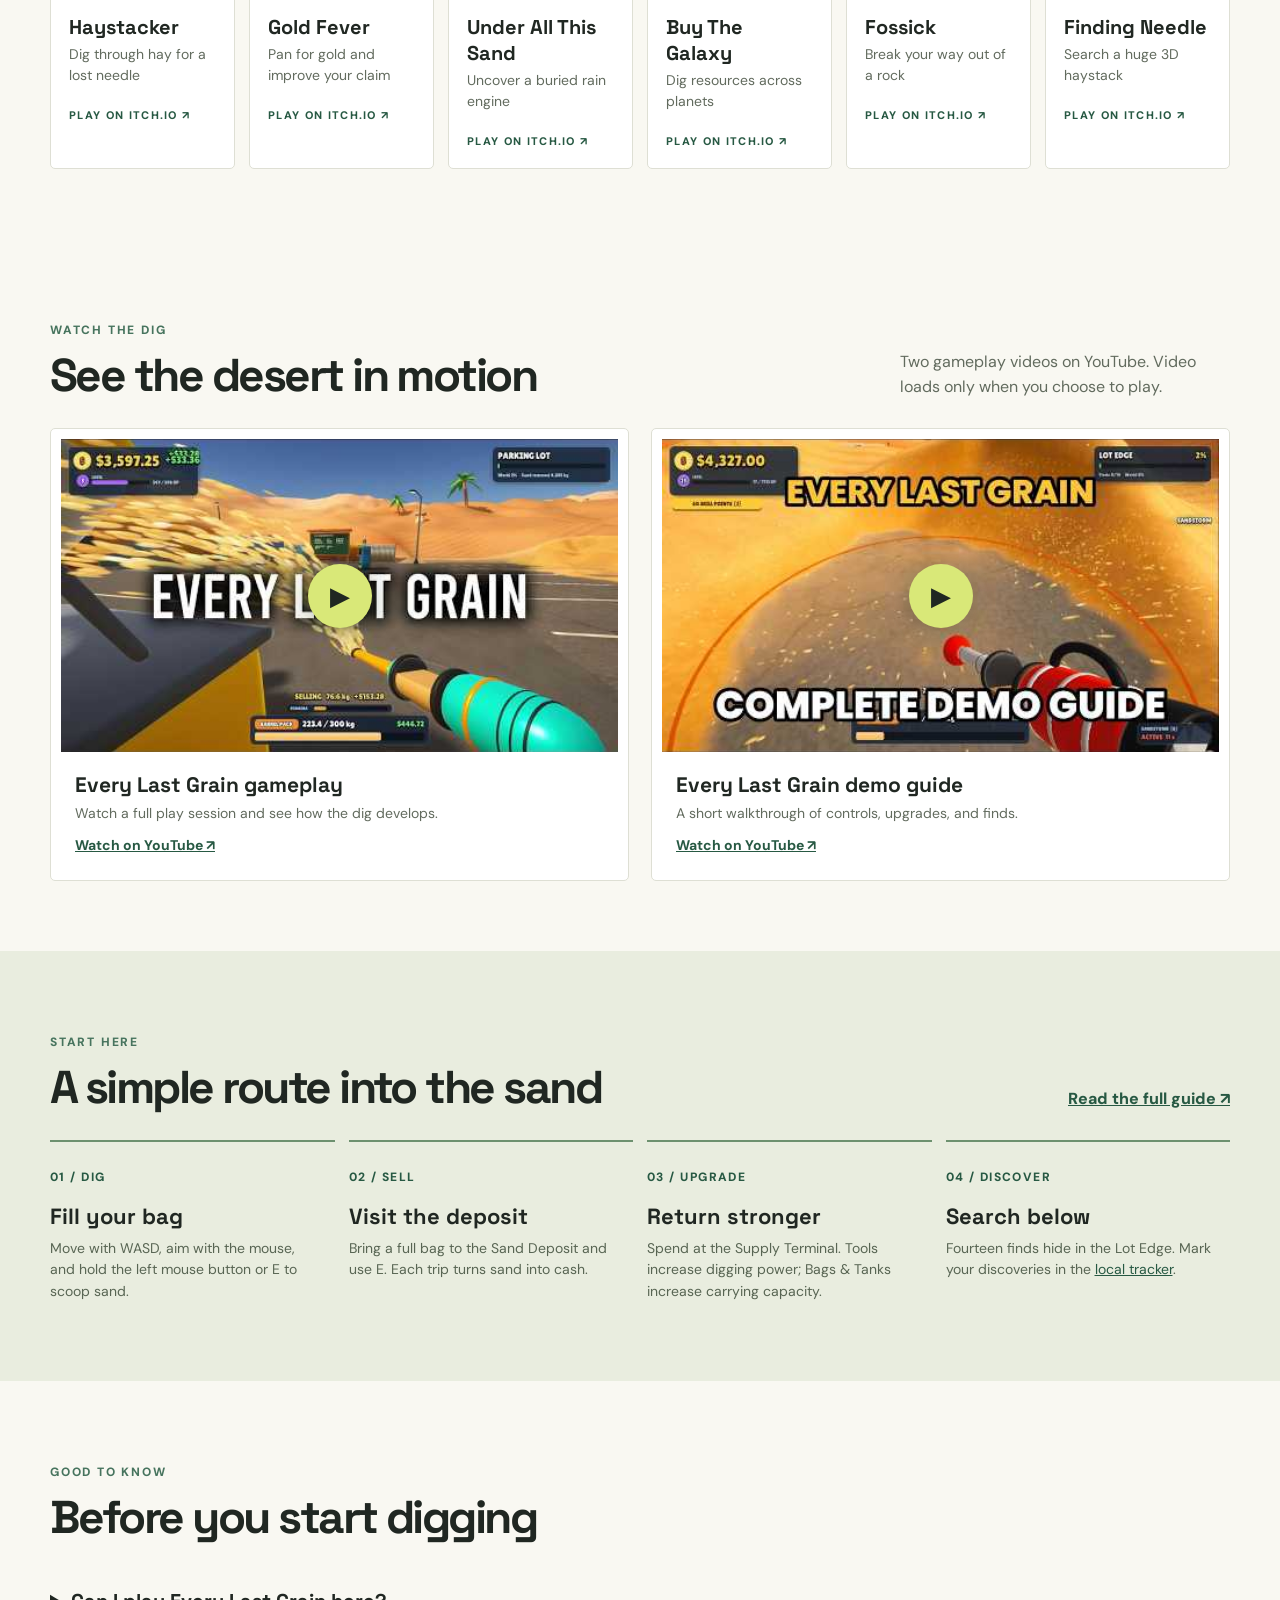
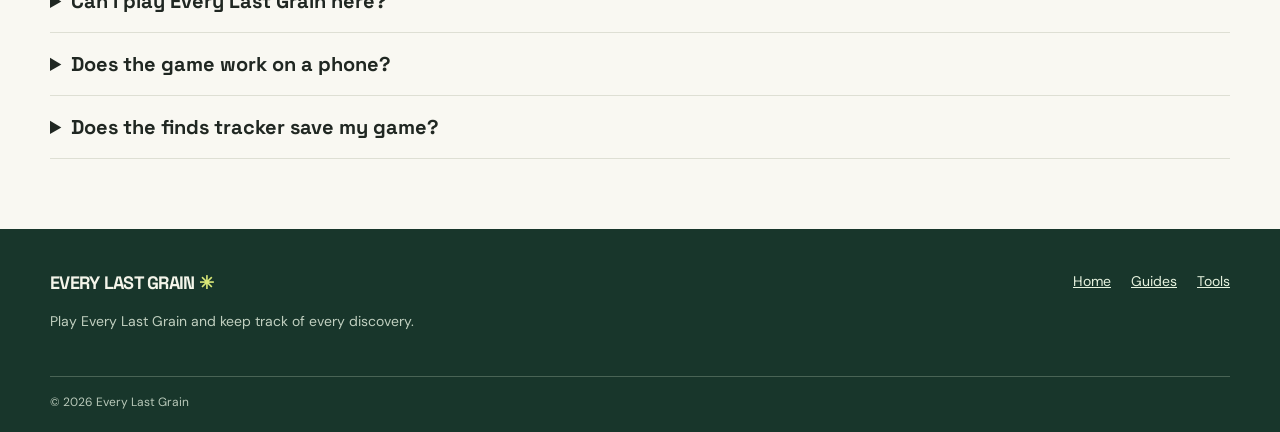
==== commit 69962902: "Keep play on site and update game descriptions" ====
--- a/index.html
+++ b/index.html
@@ -1,7 +1,7 @@
 <!doctype html>
-<html lang="en"><head><meta charset="utf-8"><meta name="viewport" content="width=device-width,initial-scale=1"><title>Every Last Grain — Play Online & Digging Guide</title><meta name="description" content="Play Every Last Grain in the browser, track your 14 finds, and learn the dig, sell, upgrade loop. Official demo link included."><link rel="canonical" href="https://everylastgrain.games/"><meta property="og:title" content="Every Last Grain — Demo & Digging Guide"><meta property="og:description" content="A fan guide to the desert digging demo by Oliver Kuso, with a local finds tracker."><meta property="og:url" content="https://everylastgrain.games/"><meta property="og:type" content="website"><meta property="og:image" content="https://everylastgrain.games/assets/main.png"><link rel="icon" href="favicon.ico" sizes="any"><link rel="stylesheet" href="style.css?v=3"><script src="script.js?v=2" defer></script><script defer data-domain="everylastgrain.games" data-api="https://data.1back.link/api/send" src="https://data.1back.link/js/app.js"></script></head>
-<body><a class="skip" href="#main">Skip to content</a><header class="site-header"><a class="brand" href="./" aria-label="Every Last Grain home"><img class="brand-logo" src="logo.png" width="180" height="51" alt="Every Last Grain"></a><nav aria-label="Main navigation"><a href="#play">Play</a><a href="#more-games">More games</a><a href="guides.html">Guides</a><a href="tools.html">Tools</a></nav><a class="header-cta" href="https://oliver-kuso.itch.io/every-last-grain" target="_blank" rel="noopener noreferrer">Official demo ↗</a></header>
-<main id="main"><section id="play" class="play-section wrap"><div class="eyebrow"><span class="dot"></span> UNOFFICIAL PLAYER GUIDE <span class="eyebrow-line"></span> DESERT DIGGING</div><div class="intro"><div><h1>Every Last <em>Grain.</em></h1><p>One desert. One spoon. Sell sand by the kilo, upgrade your gear, and look beneath the dunes for 14 buried finds.</p></div><figure class="intro-shot"><img src="assets/shot5.png" width="1360" height="720" alt="Every Last Grain gameplay: a sand vacuum revealing a buried find" fetchpriority="high"><figcaption>ACTUAL GAMEPLAY · OLIVER KUSO</figcaption></figure></div><div class="game-shell"><div class="game-toolbar"><span class="live-indicator"><i></i> GAME WINDOW</span><span>PLAY IN BROWSER</span><button type="button" id="fullscreen" aria-label="Fullscreen game window">⛶ <span>Fullscreen</span></button></div><div class="game-stage" id="game-stage"><div class="game-loading" id="game-loading" role="status"><strong>Loading Every Last Grain…</strong><span>The game may take a moment to start.</span></div><iframe id="game-frame" src="https://s.kingdomofmarionettes.net/everylastgrain/index.html" title="Every Last Grain browser game" allow="autoplay; fullscreen; gamepad" allowfullscreen referrerpolicy="strict-origin-when-cross-origin"></iframe></div></div><div class="game-footnote"><span>Best with mouse and keyboard. If the frame does not load, <a href="https://s.kingdomofmarionettes.net/everylastgrain/index.html" target="_blank" rel="noopener noreferrer">open the game directly</a>.</span><a href="https://oliver-kuso.itch.io/every-last-grain" target="_blank" rel="noopener noreferrer">Official demo by Oliver Kuso ↗</a></div><div class="share-bar"><div><strong>Share the guide</strong><span>Send this page to another digger</span></div><div class="share-links" aria-label="Share this page"><a data-share="facebook" aria-label="Share on Facebook" target="_blank" rel="noopener noreferrer">f</a><a data-share="x" aria-label="Share on X" target="_blank" rel="noopener noreferrer">𝕏</a><a data-share="reddit" aria-label="Share on Reddit" target="_blank" rel="noopener noreferrer">●</a><a data-share="whatsapp" aria-label="Share on WhatsApp" target="_blank" rel="noopener noreferrer">◉</a><a data-share="pinterest" aria-label="Share on Pinterest" target="_blank" rel="noopener noreferrer">p</a></div></div></section>
+<html lang="en"><head><meta charset="utf-8"><meta name="viewport" content="width=device-width,initial-scale=1"><title>Every Last Grain — Play Online & Digging Guide</title><meta name="description" content="Play Every Last Grain in your browser, track all 14 finds, and learn the dig, sell, upgrade loop."><link rel="canonical" href="https://everylastgrain.games/"><meta property="og:title" content="Every Last Grain — Play Online"><meta property="og:description" content="Play Every Last Grain online, explore the desert, and track your discoveries."><meta property="og:url" content="https://everylastgrain.games/"><meta property="og:type" content="website"><meta property="og:image" content="https://everylastgrain.games/assets/main.png"><link rel="icon" href="favicon.ico" sizes="any"><link rel="stylesheet" href="style.css?v=4"><script src="script.js?v=3" defer></script><script src="mobile-controls.js?v=1" defer></script><script defer data-domain="everylastgrain.games" data-api="https://data.1back.link/api/send" src="https://data.1back.link/js/app.js"></script></head>
+<body><a class="skip" href="#main">Skip to content</a><header class="site-header"><a class="brand" href="./" aria-label="Every Last Grain home"><img class="brand-logo" src="logo.png" width="180" height="51" alt="Every Last Grain"></a><nav aria-label="Main navigation"><a href="#play">Play</a><a href="#more-games">More games</a><a href="guides.html">Guides</a><a href="tools.html">Tools</a></nav></header>
+<main id="main"><section id="play" class="play-section wrap"><div class="eyebrow"><span class="dot"></span> PLAY EVERY LAST GRAIN <span class="eyebrow-line"></span> DESERT DIGGING</div><div class="intro"><div><h1>Every Last <em>Grain.</em></h1><p>One desert. One spoon. Sell sand by the kilo, upgrade your gear, and look beneath the dunes for 14 buried finds.</p></div><figure class="intro-shot"><img src="assets/shot5.png" width="1360" height="720" alt="Every Last Grain gameplay: a sand vacuum revealing a buried find" fetchpriority="high"><figcaption>ACTUAL GAMEPLAY</figcaption></figure></div><div class="game-shell"><div class="game-toolbar"><span class="live-indicator"><i></i> GAME WINDOW</span><span>PLAY IN BROWSER</span><button type="button" id="fullscreen" aria-label="Fullscreen game window">⛶ <span>Fullscreen</span></button></div><div class="game-stage" id="game-stage"><div class="game-loading" id="game-loading" role="status"><strong>Loading Every Last Grain…</strong><span>The game may take a moment to start.</span></div><iframe id="game-frame" src="https://s.kingdomofmarionettes.net/everylastgrain/index.html" title="Every Last Grain browser game" allow="autoplay; fullscreen; gamepad" allowfullscreen referrerpolicy="strict-origin-when-cross-origin"></iframe></div><div class="mobile-controls" id="mobile-controls" aria-label="Touch game controls"><p id="mobile-control-status" role="status"></p><div class="mobile-controls-grid"><div class="move-pad" aria-label="Movement"><button type="button" data-key="w" aria-label="Move forward">▲</button><button type="button" data-key="a" aria-label="Move left">◀</button><button type="button" data-key="s" aria-label="Move backward">▼</button><button type="button" data-key="d" aria-label="Move right">▶</button></div><div class="look-pad" aria-label="Drag to look around" role="img"><span>DRAG TO LOOK</span><span>◎</span></div><div class="action-pad"><button type="button" data-key="e">DIG / USE</button><button type="button" data-key="Shift">RUN</button><button type="button" data-key="p">MENU</button><button type="button" data-key="j">JOURNAL</button></div></div></div></div><div class="game-footnote"><span>Best with mouse and keyboard. Use the fullscreen button for a larger game window.</span></div><div class="share-bar"><div><strong>Share the game</strong><span>Send this page to another digger</span></div><div class="share-links" aria-label="Share this page"><a data-share="facebook" aria-label="Share on Facebook" target="_blank" rel="noopener noreferrer">f</a><a data-share="x" aria-label="Share on X" target="_blank" rel="noopener noreferrer">𝕏</a><a data-share="reddit" aria-label="Share on Reddit" target="_blank" rel="noopener noreferrer">●</a><a data-share="whatsapp" aria-label="Share on WhatsApp" target="_blank" rel="noopener noreferrer">◉</a><a data-share="pinterest" aria-label="Share on Pinterest" target="_blank" rel="noopener noreferrer">p</a></div></div></section>
 <section id="more-games" class="section wrap"><div class="section-heading"><div><span class="kicker">KEEP EXPLORING</span><h2>More games for curious diggers</h2></div><p>Verified browser games with digging, collecting, or upgrading. Each opens on its creator’s page.</p></div><div class="game-grid"><a class="game-card" href="https://zoomygames.itch.io/haystacker" target="_blank" rel="noopener noreferrer"><img class="card-image" src="assets/haystacker.jpg" alt="Original Haystacker cover art" loading="lazy"><div class="card-copy"><strong>Haystacker</strong><span>Dig through hay for a lost needle</span><small>PLAY ON ITCH.IO ↗</small></div></a><a class="game-card" href="https://n3at18.itch.io/gold-fever" target="_blank" rel="noopener noreferrer"><img class="card-image" src="assets/gold.gif" alt="Original Gold Fever cover art" loading="lazy"><div class="card-copy"><strong>Gold Fever</strong><span>Pan for gold and improve your claim</span><small>PLAY ON ITCH.IO ↗</small></div></a><a class="game-card" href="https://frd0mf.itch.io/under-all-this-sand" target="_blank" rel="noopener noreferrer"><img class="card-image" src="assets/sand.png" alt="Original Under All This Sand cover art" loading="lazy"><div class="card-copy"><strong>Under All This Sand</strong><span>Uncover a buried rain engine</span><small>PLAY ON ITCH.IO ↗</small></div></a><a class="game-card" href="https://ssero.itch.io/buy-the-galaxy" target="_blank" rel="noopener noreferrer"><img class="card-image" src="assets/galaxy.gif" alt="Original Buy The Galaxy cover art" loading="lazy"><div class="card-copy"><strong>Buy The Galaxy</strong><span>Dig resources across planets</span><small>PLAY ON ITCH.IO ↗</small></div></a><a class="game-card" href="https://thepaulbooth.itch.io/fossick" target="_blank" rel="noopener noreferrer"><img class="card-image" src="assets/fossick.png" alt="Original Fossick cover art" loading="lazy"><div class="card-copy"><strong>Fossick</strong><span>Break your way out of a rock</span><small>PLAY ON ITCH.IO ↗</small></div></a><a class="game-card" href="https://ssgt.itch.io/finding-needle-in-the-stack" target="_blank" rel="noopener noreferrer"><img class="card-image" src="assets/needle.jpg" alt="Original Finding Needle in the Stack cover art" loading="lazy"><div class="card-copy"><strong>Finding Needle</strong><span>Search a huge 3D haystack</span><small>PLAY ON ITCH.IO ↗</small></div></a></div></section>
 <section id="videos" class="section wrap"><div class="section-heading"><div><span class="kicker">WATCH THE DIG</span><h2>See the desert in motion</h2></div><p>Two gameplay videos on YouTube. Video loads only when you choose to play.</p></div><div class="video-grid"><div class="video-card"><div class="video-frame" data-video="bQbtQBlX54Q"><img src="assets/video-gameplay.jpg" alt="Every Last Grain gameplay video thumbnail" loading="lazy"><button type="button" aria-label="Play Every Last Grain gameplay video"><span>▶</span></button></div><h3>Every Last Grain gameplay</h3><p>Watch a full play session and see how the dig develops.</p><a href="https://www.youtube.com/watch?v=bQbtQBlX54Q" target="_blank" rel="noopener noreferrer">Watch on YouTube ↗</a></div><div class="video-card"><div class="video-frame" data-video="QYW0VMw-Xxc"><img src="assets/video-guide.jpg" alt="Every Last Grain demo guide video thumbnail" loading="lazy"><button type="button" aria-label="Play Every Last Grain demo guide video"><span>▶</span></button></div><h3>Every Last Grain demo guide</h3><p>A short walkthrough of controls, upgrades, and finds.</p><a href="https://www.youtube.com/watch?v=QYW0VMw-Xxc" target="_blank" rel="noopener noreferrer">Watch on YouTube ↗</a></div></div></section>
-<section class="section guide-band"><div class="wrap"><div class="section-heading"><div><span class="kicker">START HERE</span><h2>A simple route into the sand</h2></div><a class="text-link" href="guides.html">Read the full guide ↗</a></div><div class="steps"><article><span>01 / DIG</span><h3>Fill your bag</h3><p>Move with WASD, aim with the mouse, and hold the left mouse button or E to scoop sand.</p></article><article><span>02 / SELL</span><h3>Visit the deposit</h3><p>Bring a full bag to the Sand Deposit and use E. Each trip turns sand into cash.</p></article><article><span>03 / UPGRADE</span><h3>Return stronger</h3><p>Spend at the Supply Terminal. Tools increase digging power; Bags & Tanks increase carrying capacity.</p></article><article><span>04 / DISCOVER</span><h3>Search below</h3><p>Fourteen finds hide in the Lot Edge. Mark your discoveries in the <a href="tools.html">local tracker</a>.</p></article></div></div></section><section class="section wrap faq"><div class="section-heading"><div><span class="kicker">GOOD TO KNOW</span><h2>Before you start digging</h2></div></div><details><summary>Can I play Every Last Grain here?</summary><p>The game window above uses the provided external game host. Oliver Kuso’s official demo is on itch.io; he asks other sites to link there. If this frame does not work, use the official demo link.</p></details><details><summary>Does the demo work on a phone?</summary><p>The official page lists keyboard and mouse input and recommends fullscreen. A desktop browser is the best choice for the current demo.</p></details><details><summary>Will this guide save my game?</summary><p>No. The game manages its own save on itch.io. The <a href="tools.html">finds tracker</a> on this site stores only the notes you enter in your own browser.</p></details></section></main><footer><div class="wrap footer-inner"><div><strong>EVERY LAST GRAIN <span>✳</span></strong><p>An independent player guide. Every Last Grain is created by Oliver Kuso. The <a href="https://oliver-kuso.itch.io/every-last-grain">official demo is on itch.io</a>.</p></div><nav aria-label="Footer navigation"><a href="./">Home</a><a href="guides.html">Guides</a><a href="tools.html">Tools</a><a href="https://oliver-kuso.itch.io/every-last-grain/devlog/1800400/update-12-the-real-one-lives-here">Creator's embed notice</a></nav></div><div class="wrap footer-bottom">© 2026 Every Last Grain Field Guide · Unofficial fan site</div></footer></body></html>
+<section class="section guide-band"><div class="wrap"><div class="section-heading"><div><span class="kicker">START HERE</span><h2>A simple route into the sand</h2></div><a class="text-link" href="guides.html">Read the full guide ↗</a></div><div class="steps"><article><span>01 / DIG</span><h3>Fill your bag</h3><p>Move with WASD, aim with the mouse, and hold the left mouse button or E to scoop sand.</p></article><article><span>02 / SELL</span><h3>Visit the deposit</h3><p>Bring a full bag to the Sand Deposit and use E. Each trip turns sand into cash.</p></article><article><span>03 / UPGRADE</span><h3>Return stronger</h3><p>Spend at the Supply Terminal. Tools increase digging power; Bags & Tanks increase carrying capacity.</p></article><article><span>04 / DISCOVER</span><h3>Search below</h3><p>Fourteen finds hide in the Lot Edge. Mark your discoveries in the <a href="tools.html">local tracker</a>.</p></article></div></div></section><section class="section wrap faq"><div class="section-heading"><div><span class="kicker">GOOD TO KNOW</span><h2>Before you start digging</h2></div></div><details><summary>Can I play Every Last Grain here?</summary><p>Yes. Start the game in the window above. For the best experience, play on a desktop with a mouse and keyboard.</p></details><details><summary>Does the game work on a phone?</summary><p>The game uses keyboard and mouse controls, so a desktop browser is the best choice.</p></details><details><summary>Does the finds tracker save my game?</summary><p>No. The <a href="tools.html">finds tracker</a> stores only the notes you enter in this browser. It does not change the game’s save.</p></details></section></main><footer><div class="wrap footer-inner"><div><strong>EVERY LAST GRAIN <span>✳</span></strong><p>Play Every Last Grain and keep track of every discovery.</p></div><nav aria-label="Footer navigation"><a href="./">Home</a><a href="guides.html">Guides</a><a href="tools.html">Tools</a></nav></div><div class="wrap footer-bottom">© 2026 Every Last Grain</div></footer></body></html>
